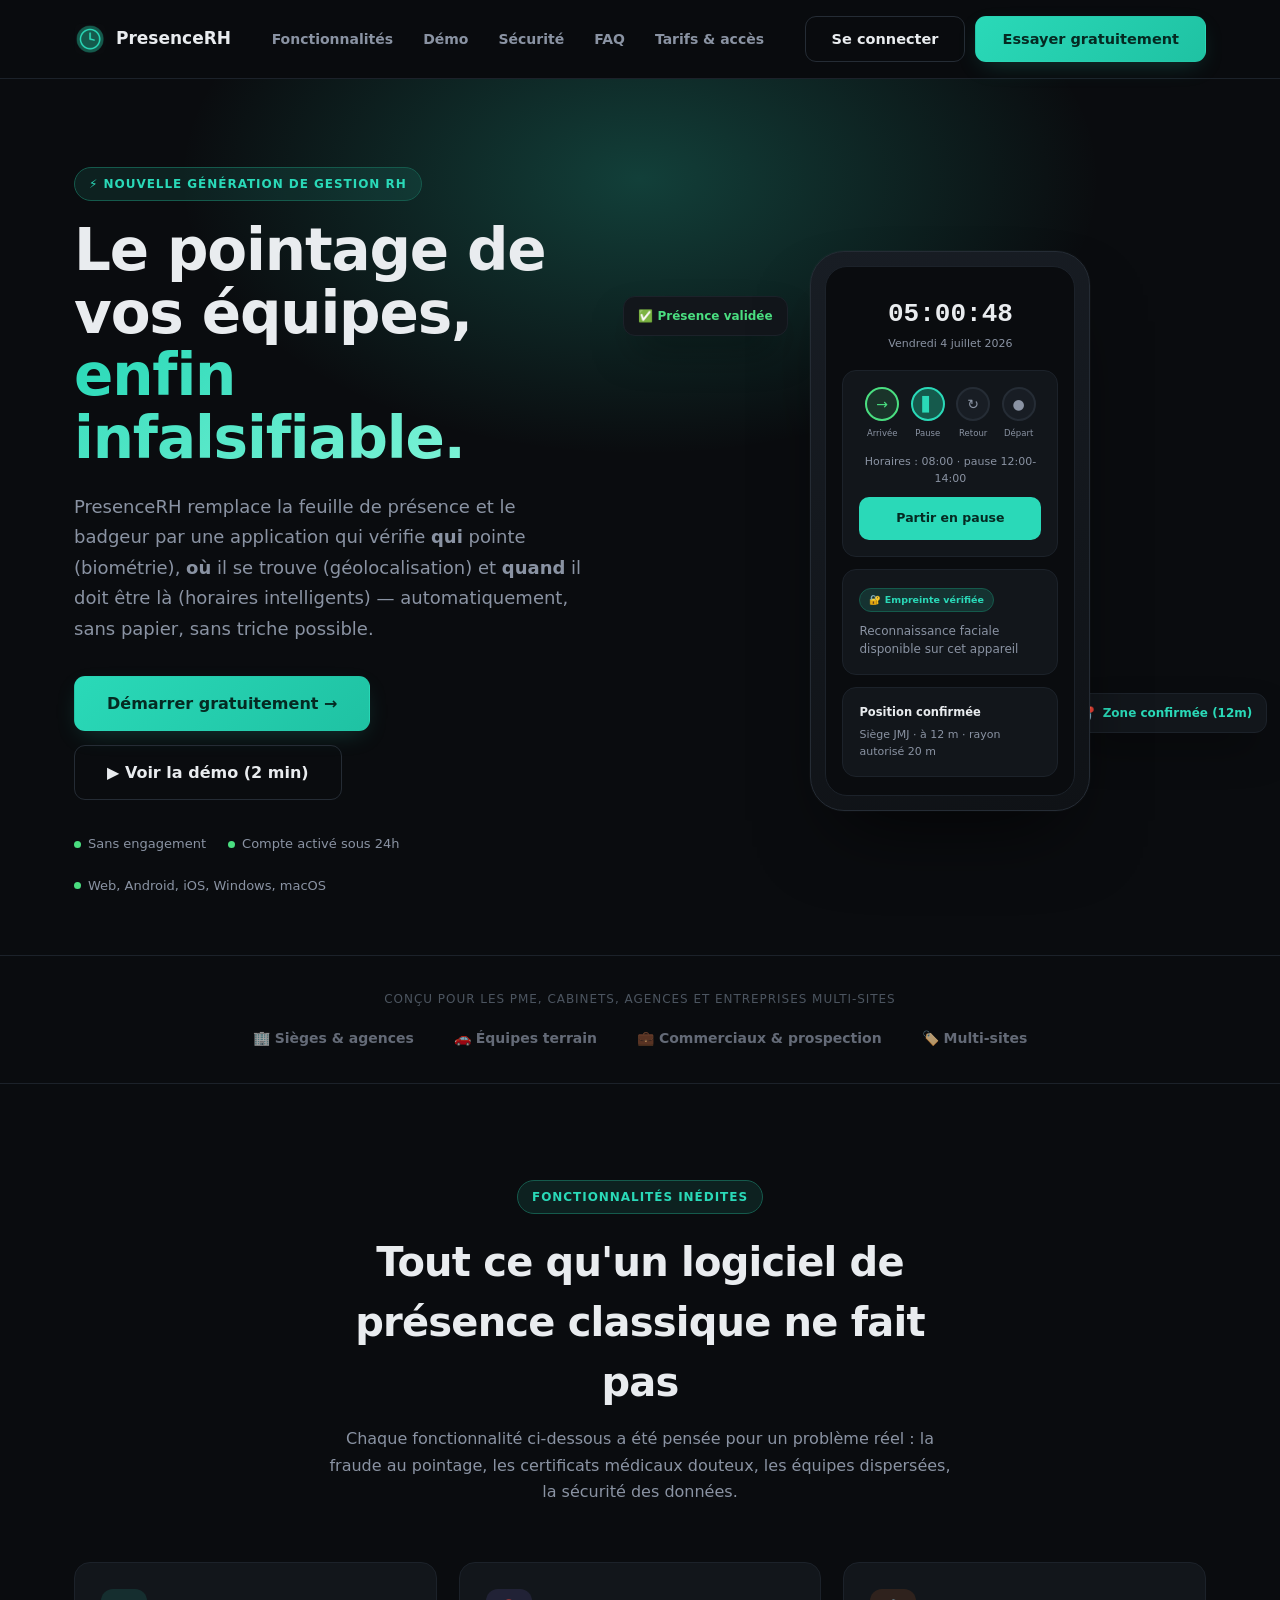
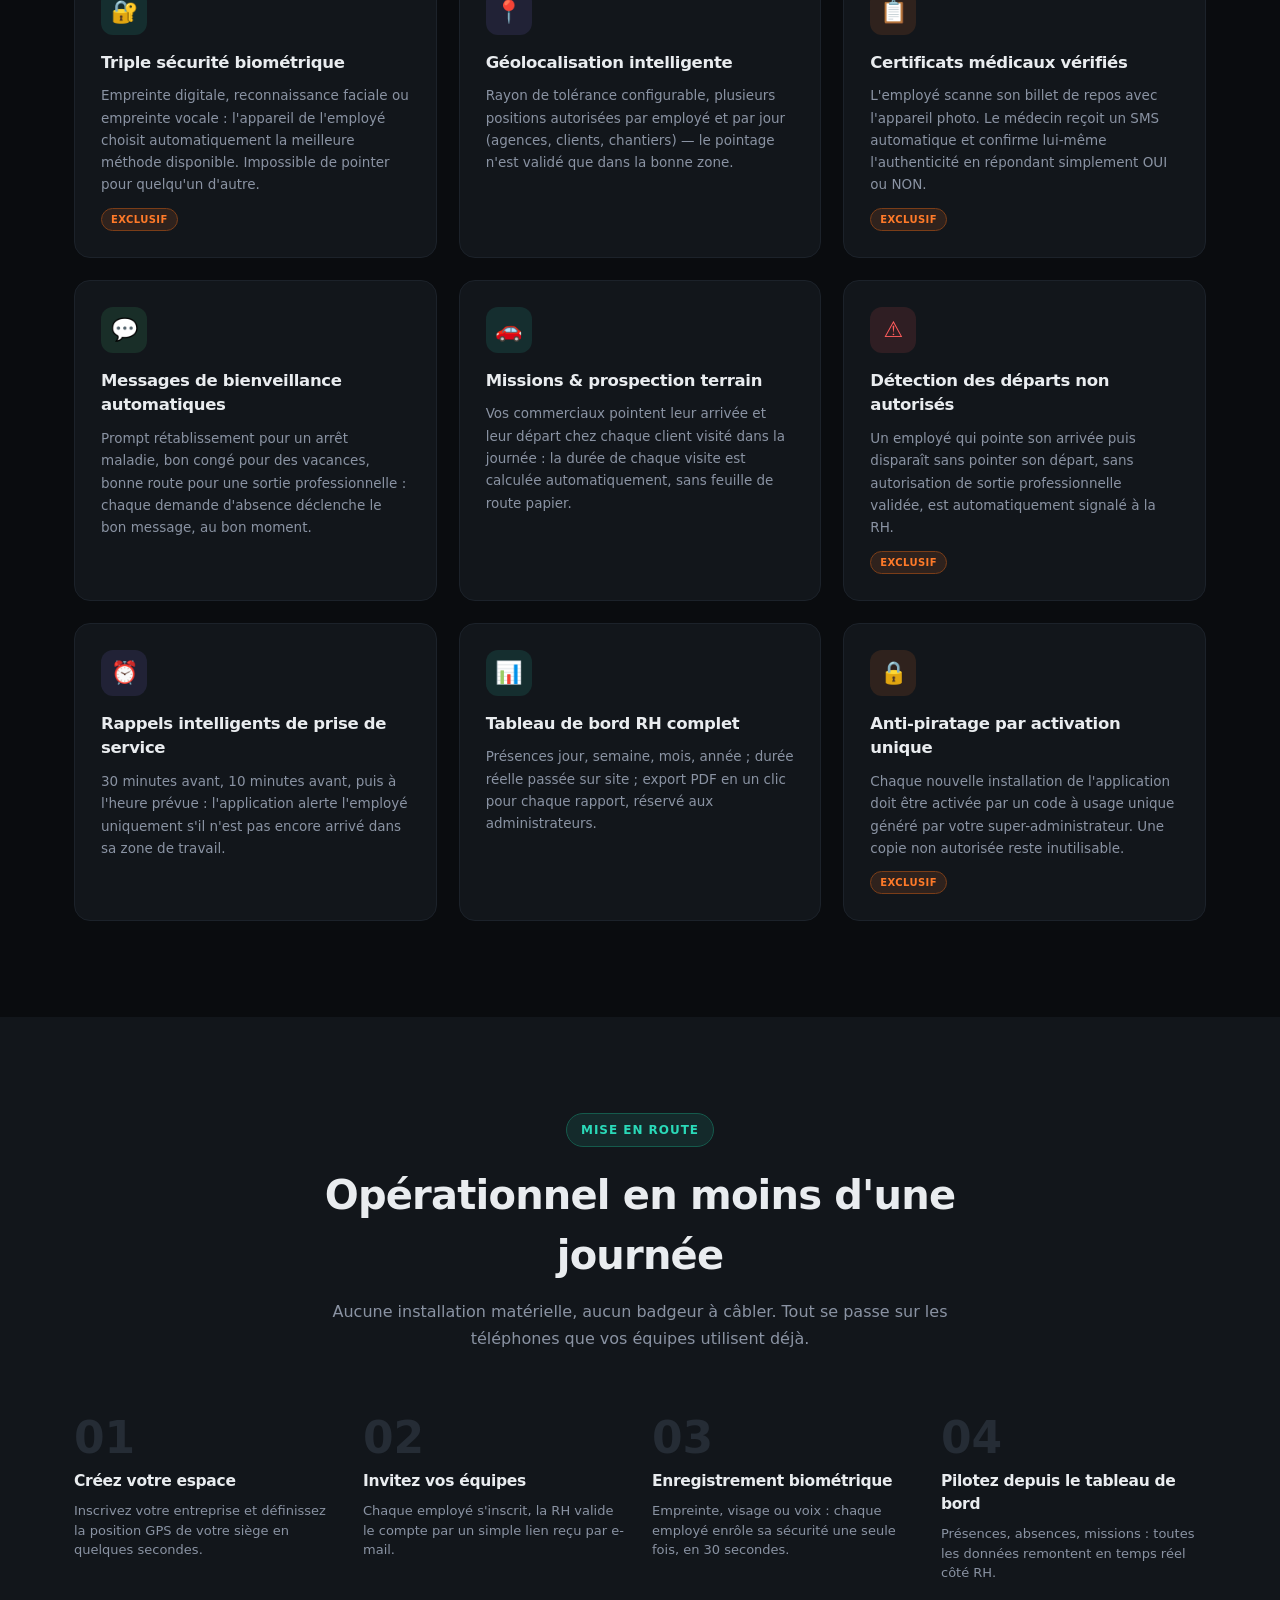
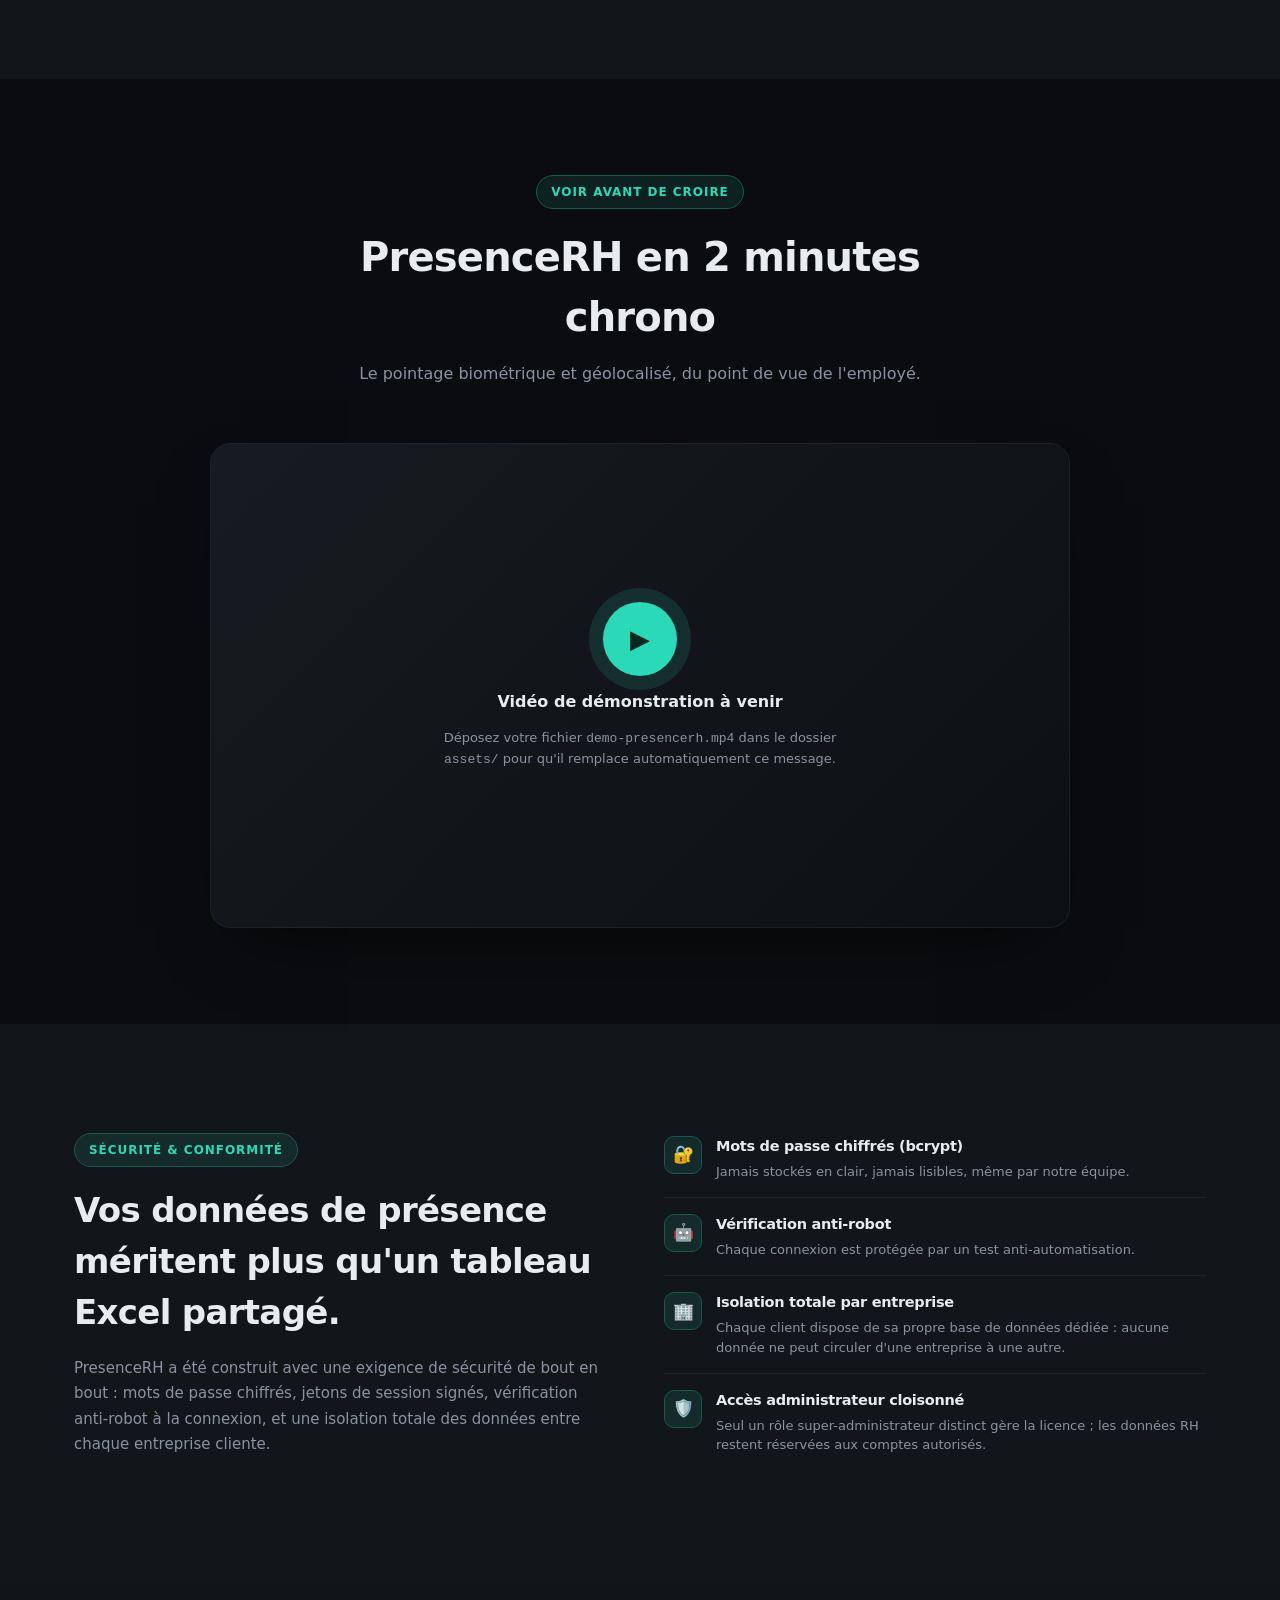
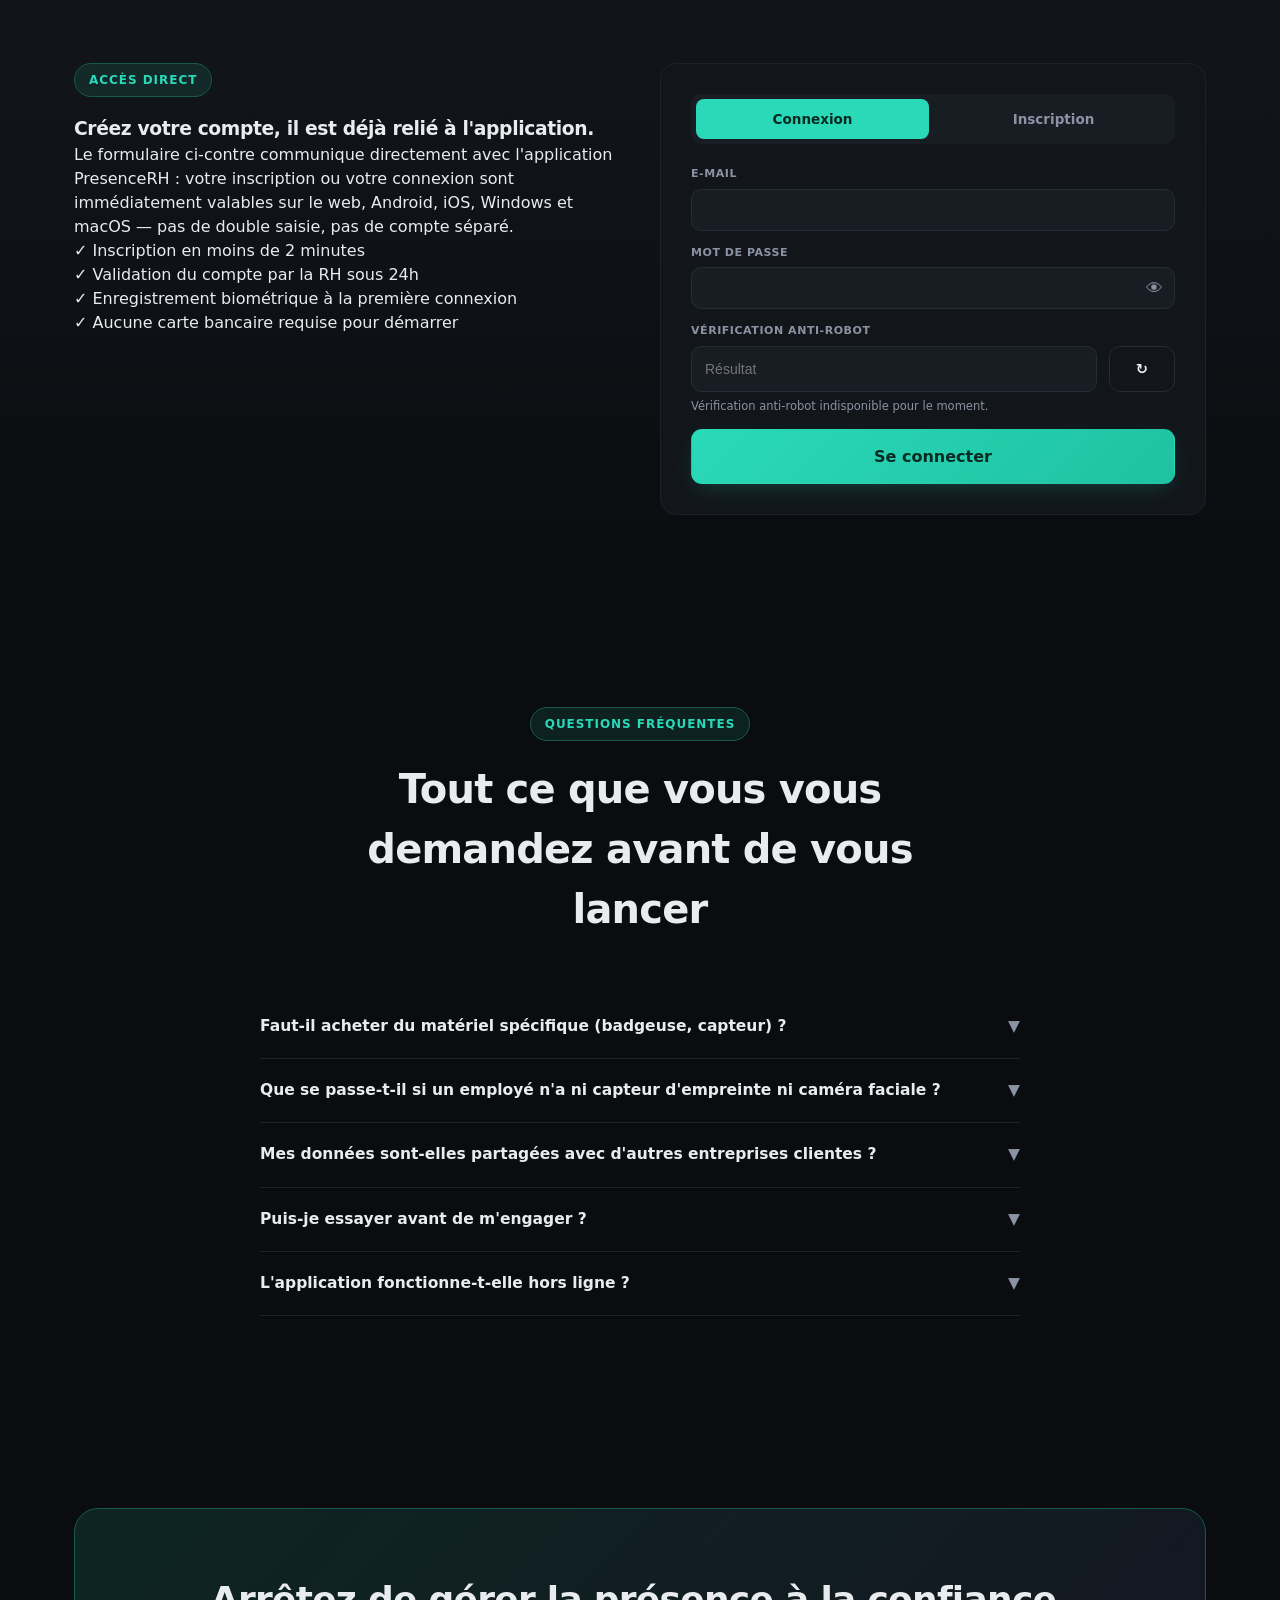
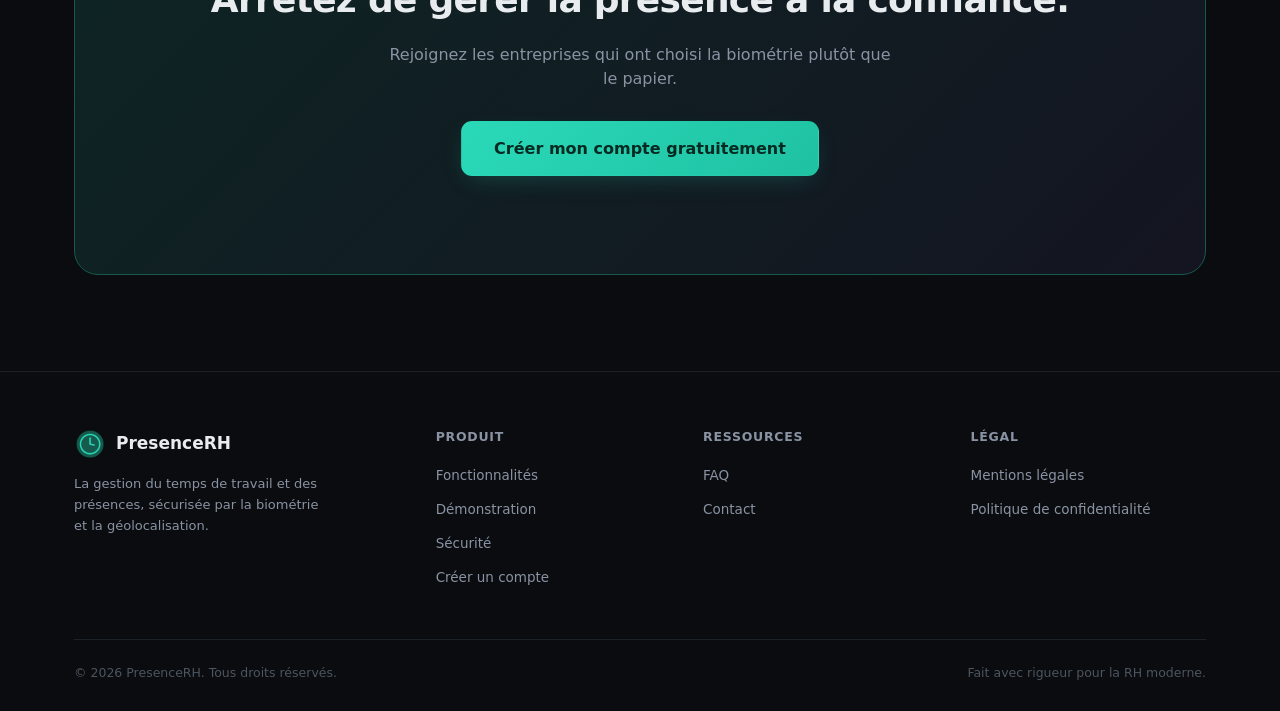
==== index.html @ 3c22a81e "Site vitrine PresenceRH : accueil, fonctionnalites, demo, securite, inscription/connexion reliees a " ====
<!DOCTYPE html>
<html lang="fr">
<head>
<meta charset="UTF-8">
<meta name="viewport" content="width=device-width, initial-scale=1.0">
<title>PresenceRH — La présence, réinventée par la biométrie et la géolocalisation</title>
<meta name="description" content="PresenceRH digitalise le pointage de votre entreprise : empreinte digitale, reconnaissance faciale, empreinte vocale, géolocalisation intelligente et gestion RH complète. Essayez-le gratuitement.">
<link rel="icon" href="assets/logo-192.png">
<link rel="stylesheet" href="css/style.css">
</head>
<body>

<header class="nav">
  <div class="nav-inner">
    <a href="#top" class="brand"><img src="assets/logo-192.png" alt="PresenceRH"> PresenceRH</a>
    <nav class="nav-links" id="navLinks">
      <a href="#fonctionnalites">Fonctionnalités</a>
      <a href="#demo">Démo</a>
      <a href="#securite">Sécurité</a>
      <a href="#faq">FAQ</a>
      <a href="#acces">Tarifs &amp; accès</a>
    </nav>
    <div class="nav-cta">
      <button class="btn ghost" onclick="scrollToAuth('login')">Se connecter</button>
      <button class="btn primary" onclick="scrollToAuth('register')">Essayer gratuitement</button>
      <button class="nav-toggle" id="navToggle" aria-label="Menu">&#9776;</button>
    </div>
  </div>
</header>

<main id="top">

  <!-- HERO -->
  <section class="hero">
    <div class="container hero-grid">
      <div class="reveal in">
        <span class="eyebrow">&#9889; Nouvelle génération de gestion RH</span>
        <h1>Le pointage de vos équipes,<br><span class="grad">enfin infalsifiable.</span></h1>
        <p class="lead">
          PresenceRH remplace la feuille de présence et le badgeur par une application qui vérifie
          <b>qui</b> pointe (biométrie), <b>où</b> il se trouve (géolocalisation) et <b>quand</b> il doit être là
          (horaires intelligents) — automatiquement, sans papier, sans triche possible.
        </p>
        <div class="hero-cta">
          <button class="btn primary lg" onclick="scrollToAuth('register')">Démarrer gratuitement &#8594;</button>
          <button class="btn ghost lg" onclick="document.getElementById('demo').scrollIntoView({behavior:'smooth'})">&#9654; Voir la démo (2 min)</button>
        </div>
        <div class="hero-trust">
          <span><span class="dot"></span> Sans engagement</span>
          <span><span class="dot"></span> Compte activé sous 24h</span>
          <span><span class="dot"></span> Web, Android, iOS, Windows, macOS</span>
        </div>
      </div>

      <div class="reveal in">
        <div class="float-card float-1">&#9989; Présence validée</div>
        <div class="float-card float-2">&#128205; Zone confirmée (12m)</div>
        <div class="phone-mock">
          <div class="phone-screen">
            <div class="ps-time" id="heroClock">08:24:10</div>
            <div class="ps-date">Vendredi 4 juillet 2026</div>
            <div class="ps-card">
              <div class="ps-steps">
                <div class="ps-step done"><div class="ic">&#8594;</div><div class="lbl">Arrivée</div></div>
                <div class="ps-step now"><div class="ic">&#9611;</div><div class="lbl">Pause</div></div>
                <div class="ps-step"><div class="ic">&#8635;</div><div class="lbl">Retour</div></div>
                <div class="ps-step"><div class="ic">&#9679;</div><div class="lbl">Départ</div></div>
              </div>
              <div class="muted" style="font-size:11px;text-align:center;margin-bottom:10px;">Horaires : 08:00 · pause 12:00-14:00</div>
              <div class="ps-btn">Partir en pause</div>
            </div>
            <div class="ps-card">
              <span class="ps-badge">&#128272; Empreinte vérifiée</span>
              <div style="font-size:12px;margin-top:10px;color:var(--muted);">Reconnaissance faciale disponible sur cet appareil</div>
            </div>
            <div class="ps-card" style="margin-bottom:0;">
              <div style="font-size:11.5px;font-weight:700;margin-bottom:6px;">Position confirmée</div>
              <div style="font-size:11px;color:var(--muted);">Siège JMJ · à 12 m · rayon autorisé 20 m</div>
            </div>
          </div>
        </div>
      </div>
    </div>
  </section>

  <!-- LOGOS / PREUVE -->
  <div class="logos-strip">
    <div class="container">
      <p>Conçu pour les PME, cabinets, agences et entreprises multi-sites</p>
      <div class="logos-row">
        <span>&#127970; Sièges &amp; agences</span>
        <span>&#128663; Équipes terrain</span>
        <span>&#128188; Commerciaux &amp; prospection</span>
        <span>&#127991;&#65039; Multi-sites</span>
      </div>
    </div>
  </div>

  <!-- FONCTIONNALITES -->
  <section class="section" id="fonctionnalites">
    <div class="container">
      <div class="section-head reveal">
        <span class="eyebrow">Fonctionnalités inédites</span>
        <h2>Tout ce qu'un logiciel de présence classique ne fait pas</h2>
        <p>Chaque fonctionnalité ci-dessous a été pensée pour un problème réel : la fraude au pointage,
        les certificats médicaux douteux, les équipes dispersées, la sécurité des données.</p>
      </div>

      <div class="feature-grid">

        <div class="feature-card reveal">
          <div class="fi" style="background:rgba(42,217,184,0.12);color:var(--teal);">&#128272;</div>
          <h3>Triple sécurité biométrique</h3>
          <p>Empreinte digitale, reconnaissance faciale ou empreinte vocale : l'appareil de l'employé choisit
          automatiquement la meilleure méthode disponible. Impossible de pointer pour quelqu'un d'autre.</p>
          <span class="tag">Exclusif</span>
        </div>

        <div class="feature-card reveal">
          <div class="fi" style="background:rgba(139,124,246,0.12);color:var(--violet);">&#128205;</div>
          <h3>Géolocalisation intelligente</h3>
          <p>Rayon de tolérance configurable, plusieurs positions autorisées par employé et par jour
          (agences, clients, chantiers) — le pointage n'est validé que dans la bonne zone.</p>
        </div>

        <div class="feature-card reveal">
          <div class="fi" style="background:rgba(255,122,41,0.12);color:var(--amber);">&#128203;</div>
          <h3>Certificats médicaux vérifiés</h3>
          <p>L'employé scanne son billet de repos avec l'appareil photo. Le médecin reçoit un SMS automatique
          et confirme lui-même l'authenticité en répondant simplement OUI ou NON.</p>
          <span class="tag">Exclusif</span>
        </div>

        <div class="feature-card reveal">
          <div class="fi" style="background:rgba(74,222,128,0.12);color:var(--green);">&#128172;</div>
          <h3>Messages de bienveillance automatiques</h3>
          <p>Prompt rétablissement pour un arrêt maladie, bon congé pour des vacances, bonne route pour
          une sortie professionnelle : chaque demande d'absence déclenche le bon message, au bon moment.</p>
        </div>

        <div class="feature-card reveal">
          <div class="fi" style="background:rgba(42,217,184,0.12);color:var(--teal);">&#128663;</div>
          <h3>Missions &amp; prospection terrain</h3>
          <p>Vos commerciaux pointent leur arrivée et leur départ chez chaque client visité dans la journée :
          la durée de chaque visite est calculée automatiquement, sans feuille de route papier.</p>
        </div>

        <div class="feature-card reveal">
          <div class="fi" style="background:rgba(255,92,92,0.12);color:var(--danger);">&#9888;&#65039;</div>
          <h3>Détection des départs non autorisés</h3>
          <p>Un employé qui pointe son arrivée puis disparaît sans pointer son départ, sans autorisation de
          sortie professionnelle validée, est automatiquement signalé à la RH.</p>
          <span class="tag">Exclusif</span>
        </div>

        <div class="feature-card reveal">
          <div class="fi" style="background:rgba(139,124,246,0.12);color:var(--violet);">&#9200;</div>
          <h3>Rappels intelligents de prise de service</h3>
          <p>30 minutes avant, 10 minutes avant, puis à l'heure prévue : l'application alerte l'employé
          uniquement s'il n'est pas encore arrivé dans sa zone de travail.</p>
        </div>

        <div class="feature-card reveal">
          <div class="fi" style="background:rgba(42,217,184,0.12);color:var(--teal);">&#128202;</div>
          <h3>Tableau de bord RH complet</h3>
          <p>Présences jour, semaine, mois, année ; durée réelle passée sur site ; export PDF en un clic
          pour chaque rapport, réservé aux administrateurs.</p>
        </div>

        <div class="feature-card reveal">
          <div class="fi" style="background:rgba(255,122,41,0.12);color:var(--amber);">&#128274;</div>
          <h3>Anti-piratage par activation unique</h3>
          <p>Chaque nouvelle installation de l'application doit être activée par un code à usage unique
          généré par votre super-administrateur. Une copie non autorisée reste inutilisable.</p>
          <span class="tag">Exclusif</span>
        </div>

      </div>
    </div>
  </section>

  <!-- COMMENT CA MARCHE -->
  <section class="section" style="background:var(--panel);">
    <div class="container">
      <div class="section-head reveal">
        <span class="eyebrow">Mise en route</span>
        <h2>Opérationnel en moins d'une journée</h2>
        <p>Aucune installation matérielle, aucun badgeur à câbler. Tout se passe sur les téléphones
        que vos équipes utilisent déjà.</p>
      </div>
      <div class="steps-row">
        <div class="step-card reveal">
          <div class="step-num">01</div>
          <h3>Créez votre espace</h3>
          <p>Inscrivez votre entreprise et définissez la position GPS de votre siège en quelques secondes.</p>
        </div>
        <div class="step-card reveal">
          <div class="step-num">02</div>
          <h3>Invitez vos équipes</h3>
          <p>Chaque employé s'inscrit, la RH valide le compte par un simple lien reçu par e-mail.</p>
        </div>
        <div class="step-card reveal">
          <div class="step-num">03</div>
          <h3>Enregistrement biométrique</h3>
          <p>Empreinte, visage ou voix : chaque employé enrôle sa sécurité une seule fois, en 30 secondes.</p>
        </div>
        <div class="step-card reveal">
          <div class="step-num">04</div>
          <h3>Pilotez depuis le tableau de bord</h3>
          <p>Présences, absences, missions : toutes les données remontent en temps réel côté RH.</p>
        </div>
      </div>
    </div>
  </section>

  <!-- DEMO VIDEO -->
  <section class="section" id="demo">
    <div class="container">
      <div class="section-head reveal">
        <span class="eyebrow">Voir avant de croire</span>
        <h2>PresenceRH en 2 minutes chrono</h2>
        <p>Le pointage biométrique et géolocalisé, du point de vue de l'employé.</p>
      </div>
      <div class="video-wrap reveal">
        <div class="video-frame">
          <video id="demoVideo" controls poster="assets/logo-512.png" style="display:none;">
            <source src="assets/demo-presencerh.mp4" type="video/mp4">
          </video>
          <div class="video-placeholder" id="videoPlaceholder">
            <div class="play-btn">&#9654;</div>
            <p style="font-weight:700;color:var(--text);">Vidéo de démonstration à venir</p>
            <p style="max-width:420px;font-size:13px;">
              Déposez votre fichier <code>demo-presencerh.mp4</code> dans le dossier <code>assets/</code> pour
              qu'il remplace automatiquement ce message.
            </p>
          </div>
        </div>
      </div>
    </div>
  </section>

  <!-- SECURITE -->
  <section class="section" id="securite" style="background:var(--panel);">
    <div class="container security-grid">
      <div class="reveal">
        <span class="eyebrow">Sécurité &amp; conformité</span>
        <h2 style="font-size:clamp(24px,3.6vw,34px);margin-bottom:18px;">
          Vos données de présence méritent plus qu'un tableau Excel partagé.
        </h2>
        <p class="muted" style="font-size:15px;line-height:1.7;">
          PresenceRH a été construit avec une exigence de sécurité de bout en bout : mots de passe chiffrés,
          jetons de session signés, vérification anti-robot à la connexion, et une isolation totale des
          données entre chaque entreprise cliente.
        </p>
      </div>
      <ul class="security-list reveal">
        <li>
          <div class="si">&#128272;</div>
          <div><h4>Mots de passe chiffrés (bcrypt)</h4><p>Jamais stockés en clair, jamais lisibles, même par notre équipe.</p></div>
        </li>
        <li>
          <div class="si">&#129302;</div>
          <div><h4>Vérification anti-robot</h4><p>Chaque connexion est protégée par un test anti-automatisation.</p></div>
        </li>
        <li>
          <div class="si">&#127970;</div>
          <div><h4>Isolation totale par entreprise</h4><p>Chaque client dispose de sa propre base de données dédiée : aucune donnée ne peut circuler d'une entreprise à une autre.</p></div>
        </li>
        <li>
          <div class="si">&#128737;&#65039;</div>
          <div><h4>Accès administrateur cloisonné</h4><p>Seul un rôle super-administrateur distinct gère la licence ; les données RH restent réservées aux comptes autorisés.</p></div>
        </li>
      </ul>
    </div>
  </section>

  <!-- INSCRIPTION / CONNEXION -->
  <section class="section auth-section" id="acces">
    <div class="container auth-grid">
      <div class="reveal">
        <span class="eyebrow">Accès direct</span>
        <h3>Créez votre compte, il est déjà relié à l'application.</h3>
        <p>
          Le formulaire ci-contre communique directement avec l'application PresenceRH : votre inscription
          ou votre connexion sont immédiatement valables sur le web, Android, iOS, Windows et macOS — pas de
          double saisie, pas de compte séparé.
        </p>
        <ul>
          <li><b>&#10003;</b> Inscription en moins de 2 minutes</li>
          <li><b>&#10003;</b> Validation du compte par la RH sous 24h</li>
          <li><b>&#10003;</b> Enregistrement biométrique à la première connexion</li>
          <li><b>&#10003;</b> Aucune carte bancaire requise pour démarrer</li>
        </ul>
      </div>

      <div class="auth-card reveal" id="authCard">
        <div class="auth-tabs">
          <div class="auth-tab active" id="tabLogin" onclick="switchAuthTab('login')">Connexion</div>
          <div class="auth-tab" id="tabRegister" onclick="switchAuthTab('register')">Inscription</div>
        </div>

        <div id="authAlert"></div>

        <form id="loginForm" onsubmit="return false;">
          <div class="form-group"><label>E-mail</label><input id="loginEmail" type="email" autocomplete="username"></div>
          <div class="form-group"><label>Mot de passe</label>
            <div class="pass-wrap">
              <input id="loginPass" type="password" autocomplete="current-password">
              <button type="button" class="pass-toggle" onclick="togglePass('loginPass',this)">&#128065;</button>
            </div>
          </div>
          <div class="form-group">
            <label>Vérification anti-robot</label>
            <div class="form-row">
              <input id="loginCaptchaAnswer" inputmode="numeric" placeholder="Résultat">
              <button type="button" class="btn ghost" style="flex:0 0 auto;" onclick="loadCaptcha()">&#8635;</button>
            </div>
            <div class="muted" style="font-size:11.5px;margin-top:6px;" id="loginCaptchaQuestion">Chargement...</div>
          </div>
          <button class="btn primary block lg" id="loginBtn" onclick="doLogin()">Se connecter</button>
        </form>

        <form id="registerForm" style="display:none;" onsubmit="return false;">
          <div class="form-row">
            <div class="form-group"><label>Matricule</label><input id="regMatricule" placeholder="Ex: 0007"></div>
            <div class="form-group"><label>Service</label><input id="regService"></div>
          </div>
          <div class="form-row">
            <div class="form-group"><label>Nom</label><input id="regNom"></div>
            <div class="form-group"><label>Prénom</label><input id="regPrenom"></div>
          </div>
          <div class="form-group"><label>E-mail</label><input id="regEmail" type="email" autocomplete="username"></div>
          <div class="form-group"><label>Mot de passe</label>
            <div class="pass-wrap">
              <input id="regPass" type="password" autocomplete="new-password">
              <button type="button" class="pass-toggle" onclick="togglePass('regPass',this)">&#128065;</button>
            </div>
          </div>
          <div class="form-group"><label>Type de compte</label>
            <select id="regRole"><option value="EMPLOYE">Employé</option><option value="ADMIN">Administrateur RH</option></select>
          </div>
          <button class="btn primary block lg" id="registerBtn" onclick="doRegister()">Créer mon compte</button>
          <p class="muted" style="font-size:11.5px;margin-top:14px;line-height:1.6;">
            Après validation par les ressources humaines, vous enregistrerez votre empreinte digitale,
            votre reconnaissance faciale ou votre empreinte vocale pour commencer à pointer.
          </p>
        </form>
      </div>
    </div>
  </section>

  <!-- FAQ -->
  <section class="section" id="faq">
    <div class="container">
      <div class="section-head reveal">
        <span class="eyebrow">Questions fréquentes</span>
        <h2>Tout ce que vous vous demandez avant de vous lancer</h2>
      </div>
      <div class="faq-list">
        <div class="faq-item reveal">
          <div class="faq-q" onclick="toggleFaq(this)">Faut-il acheter du matériel spécifique (badgeuse, capteur) ?<span class="chev">&#9660;</span></div>
          <div class="faq-a"><p>Non. PresenceRH fonctionne avec les smartphones que vos employés utilisent déjà (empreinte, visage ou micro déjà intégrés) et avec un simple ordinateur pour la RH.</p></div>
        </div>
        <div class="faq-item reveal">
          <div class="faq-q" onclick="toggleFaq(this)">Que se passe-t-il si un employé n'a ni capteur d'empreinte ni caméra faciale ?<span class="chev">&#9660;</span></div>
          <div class="faq-a"><p>L'empreinte vocale prend automatiquement le relais : l'employé prononce une phrase de sécurité pour valider sa présence.</p></div>
        </div>
        <div class="faq-item reveal">
          <div class="faq-q" onclick="toggleFaq(this)">Mes données sont-elles partagées avec d'autres entreprises clientes ?<span class="chev">&#9660;</span></div>
          <div class="faq-a"><p>Jamais. Chaque entreprise cliente dispose de sa propre base de données isolée, hébergée séparément.</p></div>
        </div>
        <div class="faq-item reveal">
          <div class="faq-q" onclick="toggleFaq(this)">Puis-je essayer avant de m'engager ?<span class="chev">&#9660;</span></div>
          <div class="faq-a"><p>Oui, l'inscription ci-dessus crée immédiatement votre espace d'essai, sans carte bancaire.</p></div>
        </div>
        <div class="faq-item reveal">
          <div class="faq-q" onclick="toggleFaq(this)">L'application fonctionne-t-elle hors ligne ?<span class="chev">&#9660;</span></div>
          <div class="faq-a"><p>Le pointage nécessite une connexion internet (vérification serveur de la position et de l'identité), disponible en 3G/4G/Wi-Fi.</p></div>
        </div>
      </div>
    </div>
  </section>

  <!-- CTA FINALE -->
  <section class="section">
    <div class="container">
      <div class="final-cta reveal">
        <h2>Arrêtez de gérer la présence à la confiance.</h2>
        <p>Rejoignez les entreprises qui ont choisi la biométrie plutôt que le papier.</p>
        <div class="hero-cta">
          <button class="btn primary lg" onclick="scrollToAuth('register')">Créer mon compte gratuitement</button>
        </div>
      </div>
    </div>
  </section>

</main>

<footer>
  <div class="container">
    <div class="footer-grid">
      <div>
        <a href="#top" class="brand"><img src="assets/logo-192.png" alt="PresenceRH"> PresenceRH</a>
        <p class="muted" style="font-size:13px;margin-top:14px;max-width:260px;line-height:1.6;">
          La gestion du temps de travail et des présences, sécurisée par la biométrie et la géolocalisation.
        </p>
      </div>
      <div>
        <h4>Produit</h4>
        <ul>
          <li><a href="#fonctionnalites">Fonctionnalités</a></li>
          <li><a href="#demo">Démonstration</a></li>
          <li><a href="#securite">Sécurité</a></li>
          <li><a href="#acces">Créer un compte</a></li>
        </ul>
      </div>
      <div>
        <h4>Ressources</h4>
        <ul>
          <li><a href="#faq">FAQ</a></li>
          <li><a href="mailto:contact@presencerh.app">Contact</a></li>
        </ul>
      </div>
      <div>
        <h4>Légal</h4>
        <ul>
          <li><a href="mentions-legales.html">Mentions légales</a></li>
          <li><a href="confidentialite.html">Politique de confidentialité</a></li>
        </ul>
      </div>
    </div>
    <div class="footer-bottom">
      <span>&copy; 2026 PresenceRH. Tous droits réservés.</span>
      <span>Fait avec rigueur pour la RH moderne.</span>
    </div>
  </div>
</footer>

<script src="js/main.js"></script>
</body>
</html>
---- css/style.css ----
:root{
  --bg:#0A0C0F; --panel:#12161B; --panel2:#181D24; --border:#252C35; --border-soft:#1C222A;
  --text:#E9ECEF; --muted:#8A93A3; --muted2:#4C5560;
  --teal:#2AD9B8; --teal-dim:#155A4C; --teal-glow:rgba(42,217,184,0.25);
  --amber:#FF7A29; --amber-dim:#7A3D18;
  --danger:#FF5C5C;
  --green:#4ADE80;
  --violet:#8B7CF6;
  --radius:16px;
  --maxw:1180px;
}
*{box-sizing:border-box;}
html{scroll-behavior:smooth;}
body{
  margin:0; background:var(--bg); color:var(--text);
  font-family:'Segoe UI',Inter,system-ui,-apple-system,sans-serif;
  line-height:1.5; -webkit-font-smoothing:antialiased;
  overflow-x:hidden;
}
h1,h2,h3,h4{margin:0; font-weight:800; letter-spacing:-0.02em;}
p{margin:0;}
a{color:inherit; text-decoration:none;}
img{max-width:100%; display:block;}
button{font-family:inherit; cursor:pointer;}
ul{margin:0; padding:0; list-style:none;}
.container{max-width:var(--maxw); margin:0 auto; padding:0 24px;}
.muted{color:var(--muted);}
.section{padding:96px 0;}
.section-head{max-width:640px; margin:0 auto 56px; text-align:center;}
.eyebrow{
  display:inline-flex; align-items:center; gap:8px; font-size:12px; font-weight:700;
  letter-spacing:0.08em; text-transform:uppercase; color:var(--teal);
  background:rgba(42,217,184,0.1); border:1px solid var(--teal-dim);
  padding:7px 14px; border-radius:20px; margin-bottom:18px;
}
.section-head h2{font-size:clamp(26px,4vw,40px); margin-bottom:14px;}
.section-head p{font-size:16px; color:var(--muted); line-height:1.65;}

/* ===== Buttons ===== */
.btn{
  display:inline-flex; align-items:center; justify-content:center; gap:8px;
  padding:14px 26px; border-radius:11px; border:1px solid var(--border);
  background:var(--panel2); color:var(--text); font-weight:700; font-size:14.5px;
  transition:transform .15s ease, box-shadow .15s ease, border-color .15s ease, background .15s ease;
  white-space:nowrap;
}
.btn:hover{transform:translateY(-1px);}
.btn.primary{background:linear-gradient(135deg,var(--teal),#1FC2A3); color:#052a22; border-color:transparent; box-shadow:0 8px 24px -8px var(--teal-glow);}
.btn.primary:hover{box-shadow:0 12px 32px -8px var(--teal-glow);}
.btn.ghost{background:transparent; color:var(--text); border-color:var(--border);}
.btn.ghost:hover{border-color:var(--teal-dim); color:var(--teal);}
.btn.lg{padding:17px 32px; font-size:16px;}
.btn.block{width:100%;}
.btn:disabled{opacity:0.55; cursor:not-allowed; transform:none;}

/* ===== Nav ===== */
header.nav{
  position:sticky; top:0; z-index:100; backdrop-filter:blur(14px);
  background:rgba(10,12,15,0.85); border-bottom:1px solid var(--border-soft);
}
.nav-inner{display:flex; align-items:center; justify-content:space-between; padding:16px 24px; max-width:var(--maxw); margin:0 auto;}
.brand{display:flex; align-items:center; gap:10px; font-weight:800; font-size:17px;}
.brand img{width:32px; height:32px; border-radius:8px;}
.nav-links{display:flex; align-items:center; gap:30px; font-size:14px; font-weight:600; color:var(--muted);}
.nav-links a:hover{color:var(--text);}
.nav-cta{display:flex; gap:10px; align-items:center;}
.nav-toggle{display:none; background:none; border:1px solid var(--border); color:var(--text); border-radius:8px; padding:8px 10px; font-size:18px;}

@media (max-width: 860px){
  .nav-links{position:fixed; top:64px; left:0; right:0; background:var(--panel); border-bottom:1px solid var(--border-soft);
    flex-direction:column; align-items:flex-start; padding:20px 24px; gap:16px; transform:translateY(-140%); transition:transform .25s ease; z-index:90;}
  .nav-links.open{transform:translateY(0);}
  .nav-toggle{display:block;}
  .nav-cta .btn.ghost{display:none;}
}

/* ===== Hero ===== */
.hero{position:relative; padding:88px 0 60px; overflow:hidden;}
.hero::before{
  content:''; position:absolute; top:-200px; left:50%; transform:translateX(-50%);
  width:1000px; height:600px; background:radial-gradient(ellipse at center, var(--teal-glow), transparent 65%);
  pointer-events:none;
}
.hero-grid{display:grid; grid-template-columns:1.05fr 0.95fr; gap:56px; align-items:center; position:relative;}
@media (max-width:980px){ .hero-grid{grid-template-columns:1fr;} }
.hero h1{font-size:clamp(34px,5.2vw,58px); line-height:1.08; margin-bottom:22px;}
.hero h1 .grad{background:linear-gradient(135deg,var(--teal),#7CF3D6); -webkit-background-clip:text; background-clip:text; color:transparent;}
.hero p.lead{font-size:18px; color:var(--muted); max-width:520px; margin-bottom:32px; line-height:1.7;}
.hero-cta{display:flex; gap:14px; flex-wrap:wrap; margin-bottom:34px;}
.hero-trust{display:flex; gap:22px; flex-wrap:wrap; font-size:13px; color:var(--muted);}
.hero-trust span{display:flex; align-items:center; gap:7px;}
.dot{width:7px; height:7px; border-radius:50%; background:var(--green);}

.phone-mock{
  position:relative; margin:0 auto; width:280px; border-radius:34px; padding:14px;
  background:linear-gradient(160deg,#181D24,#0F1216); border:1px solid var(--border);
  box-shadow:0 40px 80px -30px rgba(0,0,0,0.7), 0 0 0 1px rgba(255,255,255,0.02);
}
.phone-screen{background:var(--bg); border-radius:22px; padding:18px 16px; min-height:520px; border:1px solid var(--border-soft); position:relative; overflow:hidden;}
.phone-screen .ps-time{font-size:26px; font-weight:800; text-align:center; font-family:'Consolas',monospace; margin:10px 0 2px;}
.phone-screen .ps-date{font-size:11px; color:var(--muted); text-align:center; margin-bottom:18px;}
.ps-card{background:var(--panel); border:1px solid var(--border-soft); border-radius:14px; padding:16px; margin-bottom:12px;}
.ps-steps{display:flex; justify-content:space-between; margin-bottom:14px;}
.ps-step{text-align:center; flex:1;}
.ps-step .ic{width:34px; height:34px; border-radius:50%; background:var(--panel2); border:2px solid var(--border);
  display:flex; align-items:center; justify-content:center; margin:0 auto 6px; font-size:14px; color:var(--muted);}
.ps-step.done .ic{background:rgba(74,222,128,0.15); border-color:var(--green); color:var(--green);}
.ps-step.now .ic{background:var(--teal-dim); border-color:var(--teal); color:var(--teal);}
.ps-step .lbl{font-size:8.5px; color:var(--muted);}
.ps-btn{background:var(--teal); color:#052a22; text-align:center; font-weight:800; font-size:12.5px; padding:12px; border-radius:10px; margin-top:6px;}
.ps-badge{display:inline-block; font-size:9.5px; font-weight:700; padding:4px 9px; border-radius:20px; background:rgba(42,217,184,0.14); color:var(--teal); border:1px solid var(--teal-dim);}
.float-card{position:absolute; background:var(--panel); border:1px solid var(--border-soft); border-radius:12px; padding:10px 14px; font-size:12px; font-weight:700; box-shadow:0 20px 40px -12px rgba(0,0,0,0.6); display:flex; align-items:center; gap:8px;}
.float-1{top:8%; left:-14%; color:var(--green);}
.float-2{bottom:14%; right:-12%; color:var(--teal);}
@media (max-width:980px){ .float-1,.float-2{display:none;} }

/* ===== Logos strip ===== */
.logos-strip{padding:34px 0; border-top:1px solid var(--border-soft); border-bottom:1px solid var(--border-soft);}
.logos-strip p{text-align:center; font-size:12px; letter-spacing:0.08em; text-transform:uppercase; color:var(--muted2); margin-bottom:20px;}
.logos-row{display:flex; justify-content:center; gap:40px; flex-wrap:wrap; opacity:0.7; font-weight:800; color:var(--muted); font-size:14px;}

/* ===== Feature grid ===== */
.feature-grid{display:grid; grid-template-columns:repeat(3,1fr); gap:22px;}
@media (max-width:980px){ .feature-grid{grid-template-columns:repeat(2,1fr);} }
@media (max-width:640px){ .feature-grid{grid-template-columns:1fr;} }
.feature-card{
  background:var(--panel); border:1px solid var(--border-soft); border-radius:var(--radius);
  padding:26px; transition:border-color .2s ease, transform .2s ease;
}
.feature-card:hover{border-color:var(--teal-dim); transform:translateY(-3px);}
.feature-card .fi{
  width:46px; height:46px; border-radius:12px; display:flex; align-items:center; justify-content:center;
  font-size:22px; margin-bottom:16px;
}
.feature-card h3{font-size:16.5px; margin-bottom:9px;}
.feature-card p{font-size:13.5px; color:var(--muted); line-height:1.65;}
.feature-card .tag{display:inline-block; font-size:10px; font-weight:800; letter-spacing:0.04em; text-transform:uppercase; color:var(--amber); background:rgba(255,122,41,0.12); border:1px solid var(--amber-dim); padding:3px 9px; border-radius:20px; margin-top:12px;}

/* ===== Steps ===== */
.steps-row{display:grid; grid-template-columns:repeat(4,1fr); gap:24px; counter-reset:step;}
@media (max-width:860px){ .steps-row{grid-template-columns:1fr 1fr;} }
@media (max-width:520px){ .steps-row{grid-template-columns:1fr;} }
.step-card{position:relative; padding-top:8px;}
.step-num{font-size:44px; font-weight:900; color:var(--border); line-height:1; margin-bottom:10px;}
.step-card h3{font-size:15.5px; margin-bottom:8px;}
.step-card p{font-size:13px; color:var(--muted);}

/* ===== Video ===== */
.video-wrap{
  max-width:860px; margin:0 auto; border-radius:20px; overflow:hidden; border:1px solid var(--border-soft);
  background:var(--panel); box-shadow:0 30px 70px -30px rgba(0,0,0,0.6);
}
.video-frame{position:relative; aspect-ratio:16/9; background:linear-gradient(135deg,#161B21,#0D1013);}
.video-frame video{width:100%; height:100%; object-fit:cover; display:block;}
.video-placeholder{position:absolute; inset:0; display:flex; flex-direction:column; align-items:center; justify-content:center; gap:14px; color:var(--muted); text-align:center; padding:20px;}
.play-btn{
  width:74px; height:74px; border-radius:50%; background:var(--teal); color:#052a22;
  display:flex; align-items:center; justify-content:center; font-size:26px; box-shadow:0 0 0 14px rgba(42,217,184,0.12);
}

/* ===== Security ===== */
.security-grid{display:grid; grid-template-columns:1fr 1fr; gap:48px; align-items:center;}
@media (max-width:860px){ .security-grid{grid-template-columns:1fr;} }
.security-list li{display:flex; gap:14px; padding:16px 0; border-bottom:1px solid var(--border-soft);}
.security-list li:last-child{border-bottom:none;}
.security-list .si{width:38px; height:38px; border-radius:10px; background:rgba(42,217,184,0.1); border:1px solid var(--teal-dim); color:var(--teal); display:flex; align-items:center; justify-content:center; font-size:17px; flex-shrink:0;}
.security-list h4{font-size:14.5px; margin-bottom:4px;}
.security-list p{font-size:13px; color:var(--muted);}

/* ===== Auth section ===== */
.auth-section{background:linear-gradient(180deg,var(--panel),var(--bg));}
.auth-grid{display:grid; grid-template-columns:1fr 1fr; gap:40px;}
@media (max-width:900px){ .auth-grid{grid-template-columns:1fr;} }
.auth-card{background:var(--panel); border:1px solid var(--border-soft); border-radius:var(--radius); padding:30px;}
.auth-tabs{display:flex; gap:8px; margin-bottom:22px; background:var(--panel2); padding:5px; border-radius:11px;}
.auth-tab{flex:1; text-align:center; padding:10px; border-radius:8px; font-size:13.5px; font-weight:700; color:var(--muted);}
.auth-tab.active{background:var(--teal); color:#052a22;}
.form-group{margin-bottom:14px;}
.form-group label{display:block; font-size:11px; color:var(--muted); text-transform:uppercase; letter-spacing:0.05em; font-weight:700; margin-bottom:6px;}
.form-group input, .form-group select{
  width:100%; background:var(--panel2); border:1px solid var(--border); border-radius:10px;
  padding:12px 13px; color:var(--text); font-size:14px; outline:none;
}
.form-group input:focus, .form-group select:focus{border-color:var(--teal);}
.form-row{display:flex; gap:12px;}
.form-row > *{flex:1;}
.pass-wrap{position:relative;}
.pass-wrap input{padding-right:42px;}
.pass-toggle{position:absolute; right:4px; top:50%; transform:translateY(-50%); background:none; border:none; color:var(--muted); font-size:17px; padding:8px;}
.alert{border-radius:10px; padding:12px 14px; font-size:13px; margin-bottom:14px; line-height:1.55;}
.alert.err{background:rgba(255,92,92,0.1); border:1px solid #6B1F1F; color:#FFB3B3;}
.alert.ok{background:rgba(74,222,128,0.1); border:1px solid #1E5A36; color:var(--green);}
.alert.info{background:rgba(42,217,184,0.08); border:1px solid var(--teal-dim); color:var(--teal);}
.auth-side h3{font-size:22px; margin-bottom:14px;}
.auth-side p{color:var(--muted); font-size:14.5px; line-height:1.7; margin-bottom:20px;}
.auth-side ul li{display:flex; gap:10px; font-size:14px; margin-bottom:12px; color:var(--text);}
.auth-side ul li b{color:var(--teal);}

/* ===== FAQ ===== */
.faq-list{max-width:760px; margin:0 auto;}
.faq-item{border-bottom:1px solid var(--border-soft); padding:20px 0;}
.faq-q{display:flex; justify-content:space-between; align-items:center; font-weight:700; font-size:15.5px; cursor:pointer;}
.faq-q .chev{transition:transform .2s ease; color:var(--muted);}
.faq-item.open .chev{transform:rotate(180deg);}
.faq-a{max-height:0; overflow:hidden; transition:max-height .25s ease;}
.faq-item.open .faq-a{max-height:260px;}
.faq-a p{padding-top:12px; color:var(--muted); font-size:14px; line-height:1.7;}

/* ===== Final CTA ===== */
.final-cta{
  text-align:center; background:linear-gradient(135deg, rgba(42,217,184,0.12), rgba(139,124,246,0.08));
  border:1px solid var(--teal-dim); border-radius:24px; padding:64px 32px;
}
.final-cta h2{font-size:clamp(24px,4vw,36px); margin-bottom:16px;}
.final-cta p{color:var(--muted); font-size:16px; margin-bottom:30px; max-width:520px; margin-left:auto; margin-right:auto;}
.final-cta .hero-cta{justify-content:center;}

/* ===== Footer ===== */
footer{border-top:1px solid var(--border-soft); padding:56px 0 28px;}
.footer-grid{display:grid; grid-template-columns:1.4fr 1fr 1fr 1fr; gap:32px; margin-bottom:40px;}
@media (max-width:760px){ .footer-grid{grid-template-columns:1fr 1fr;} }
.footer-grid h4{font-size:12.5px; text-transform:uppercase; letter-spacing:0.06em; color:var(--muted); margin-bottom:16px;}
.footer-grid ul li{margin-bottom:10px;}
.footer-grid ul li a{font-size:13.5px; color:var(--muted);}
.footer-grid ul li a:hover{color:var(--text);}
.footer-bottom{display:flex; justify-content:space-between; align-items:center; flex-wrap:wrap; gap:12px; padding-top:24px; border-top:1px solid var(--border-soft); font-size:12.5px; color:var(--muted2);}

/* Reveal animation */
.reveal{opacity:0; transform:translateY(18px); transition:opacity .6s ease, transform .6s ease;}
.reveal.in{opacity:1; transform:translateY(0);}

/* Utility */
.badge-pill{display:inline-flex; align-items:center; gap:6px; font-size:11.5px; font-weight:700; color:var(--muted); background:var(--panel2); border:1px solid var(--border); padding:6px 12px; border-radius:20px;}
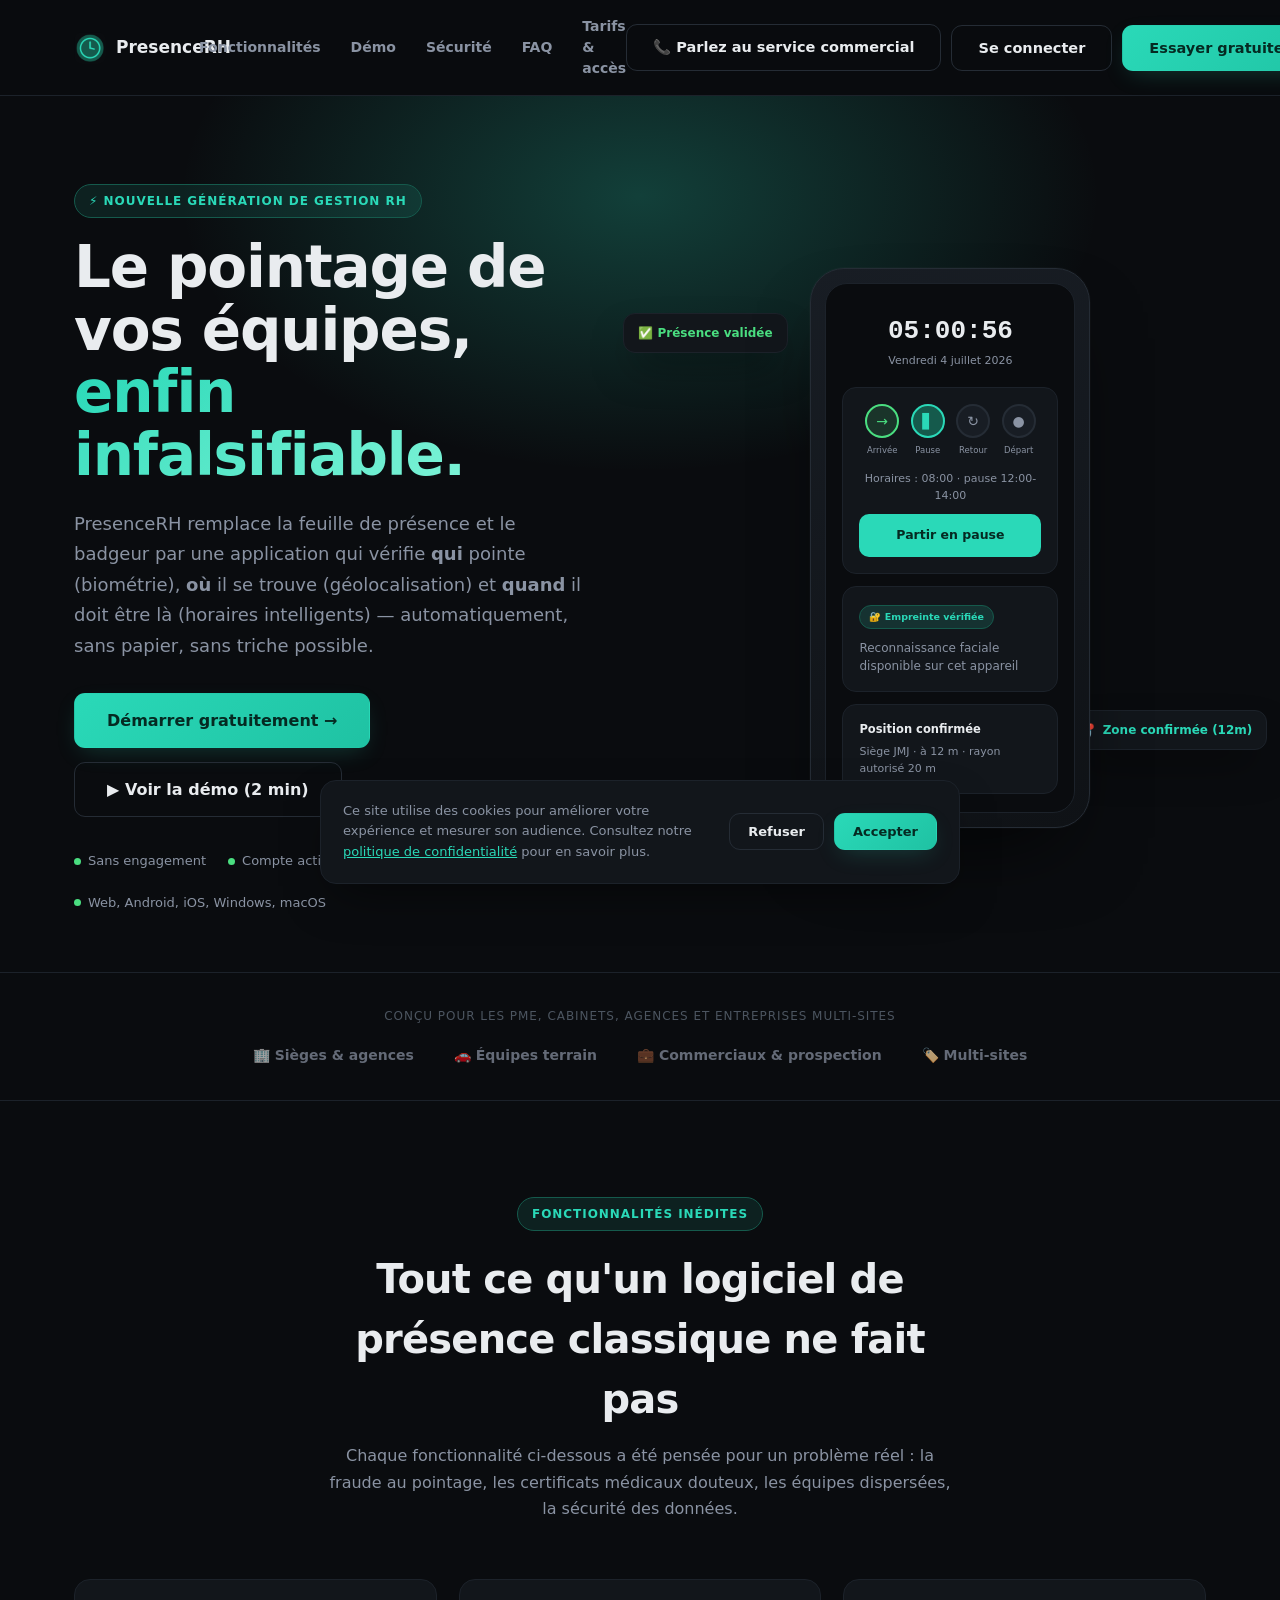
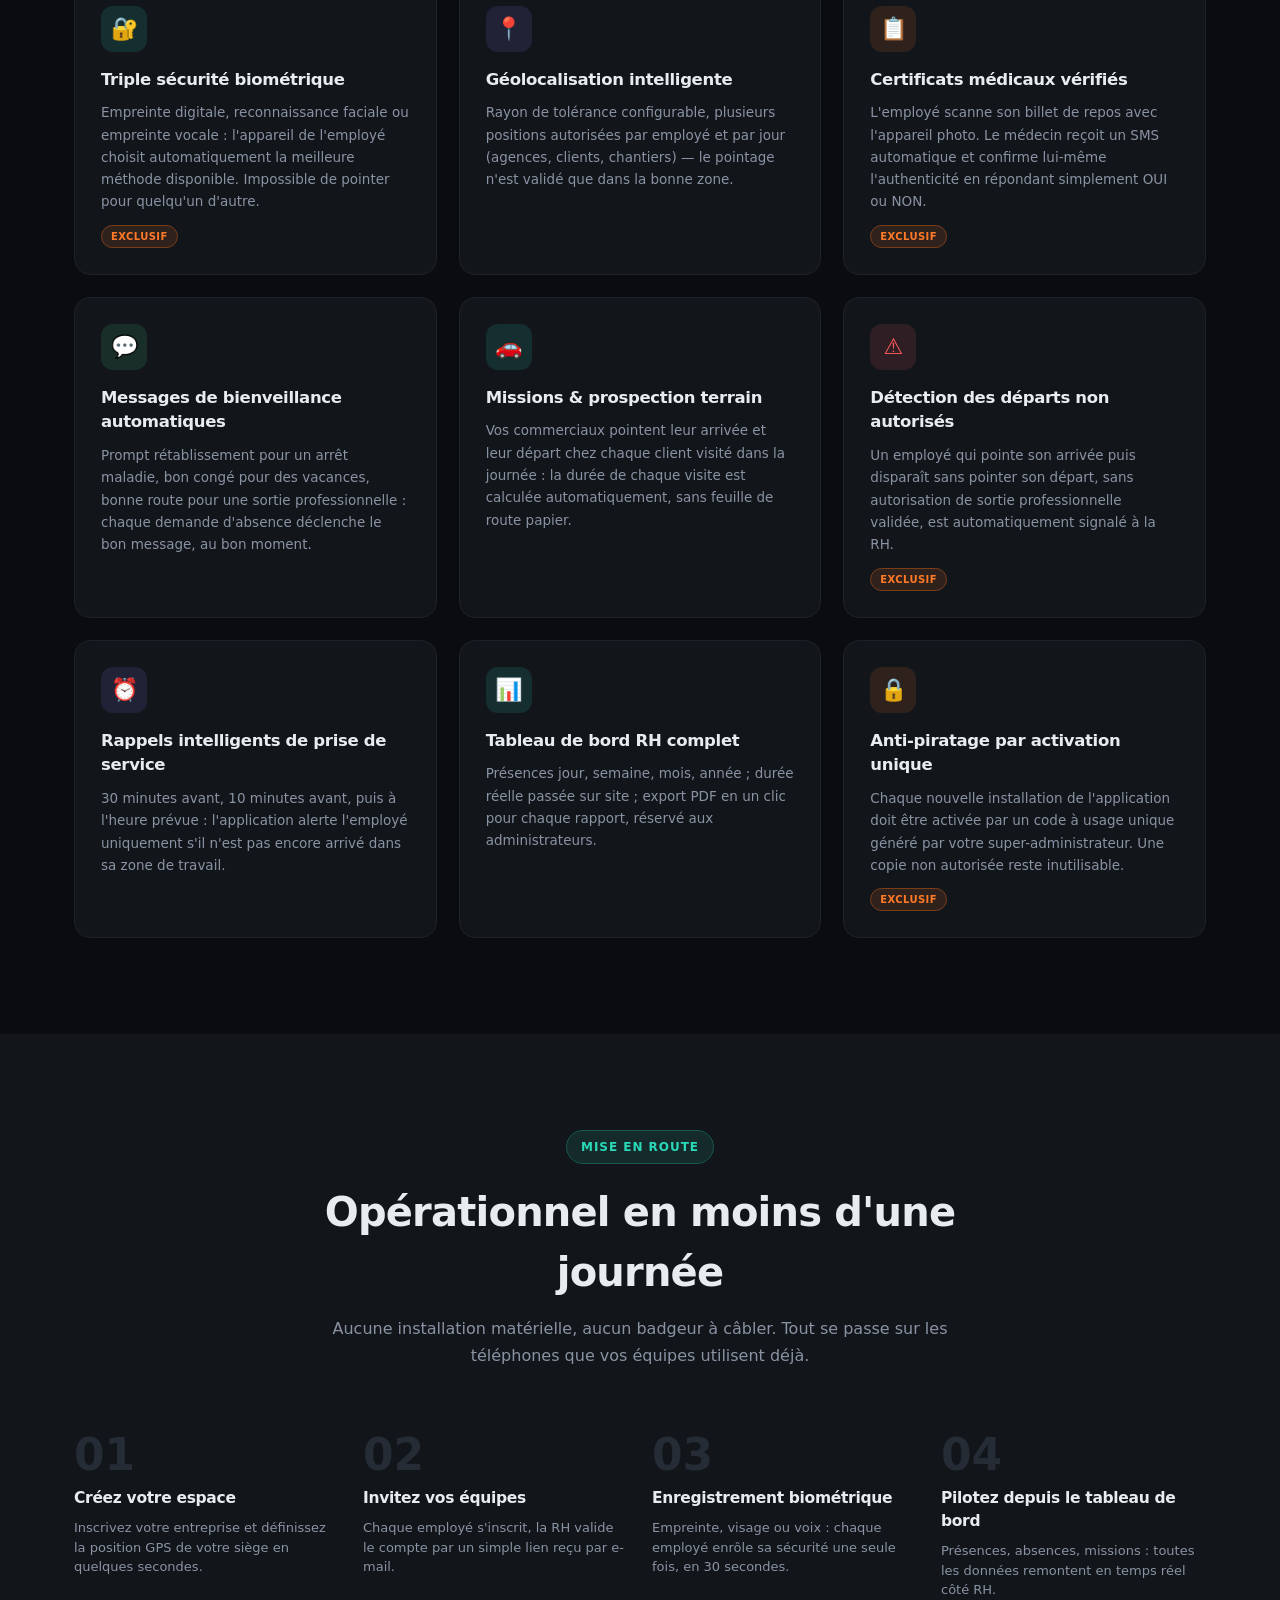
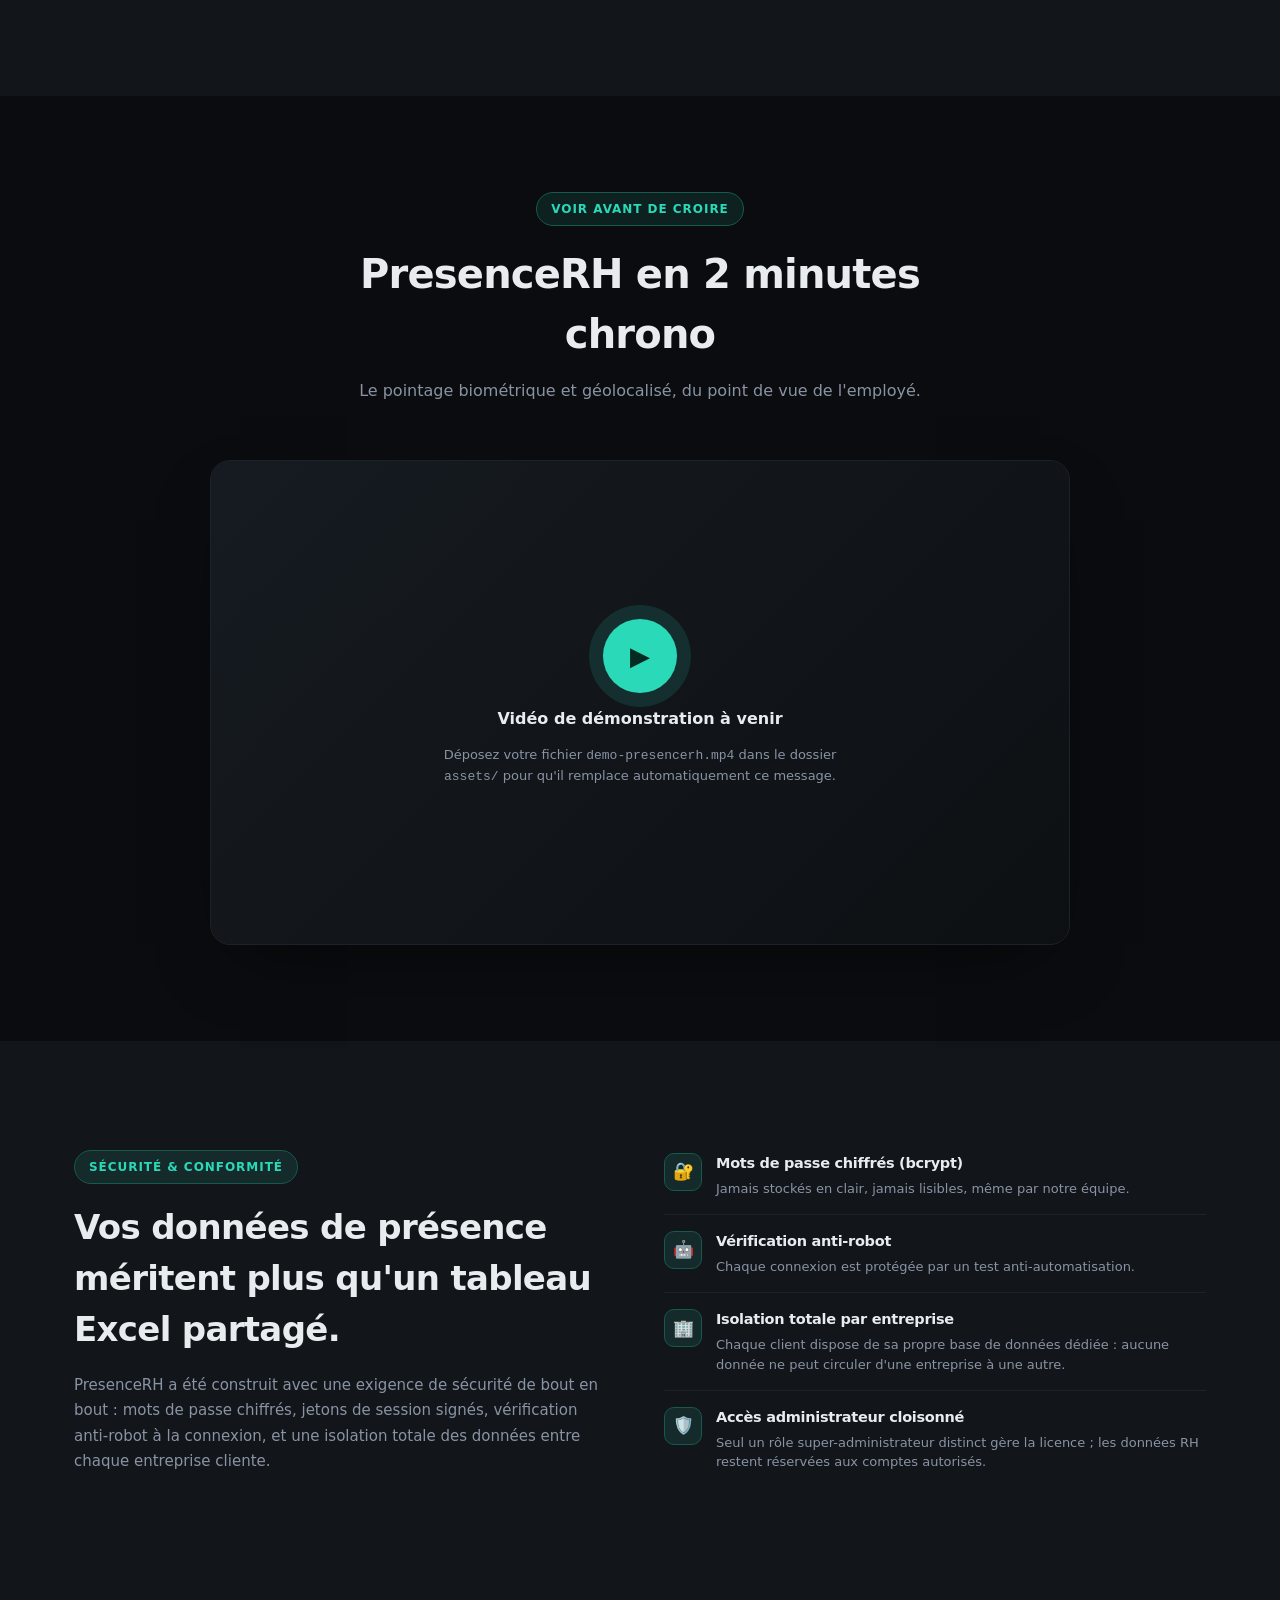
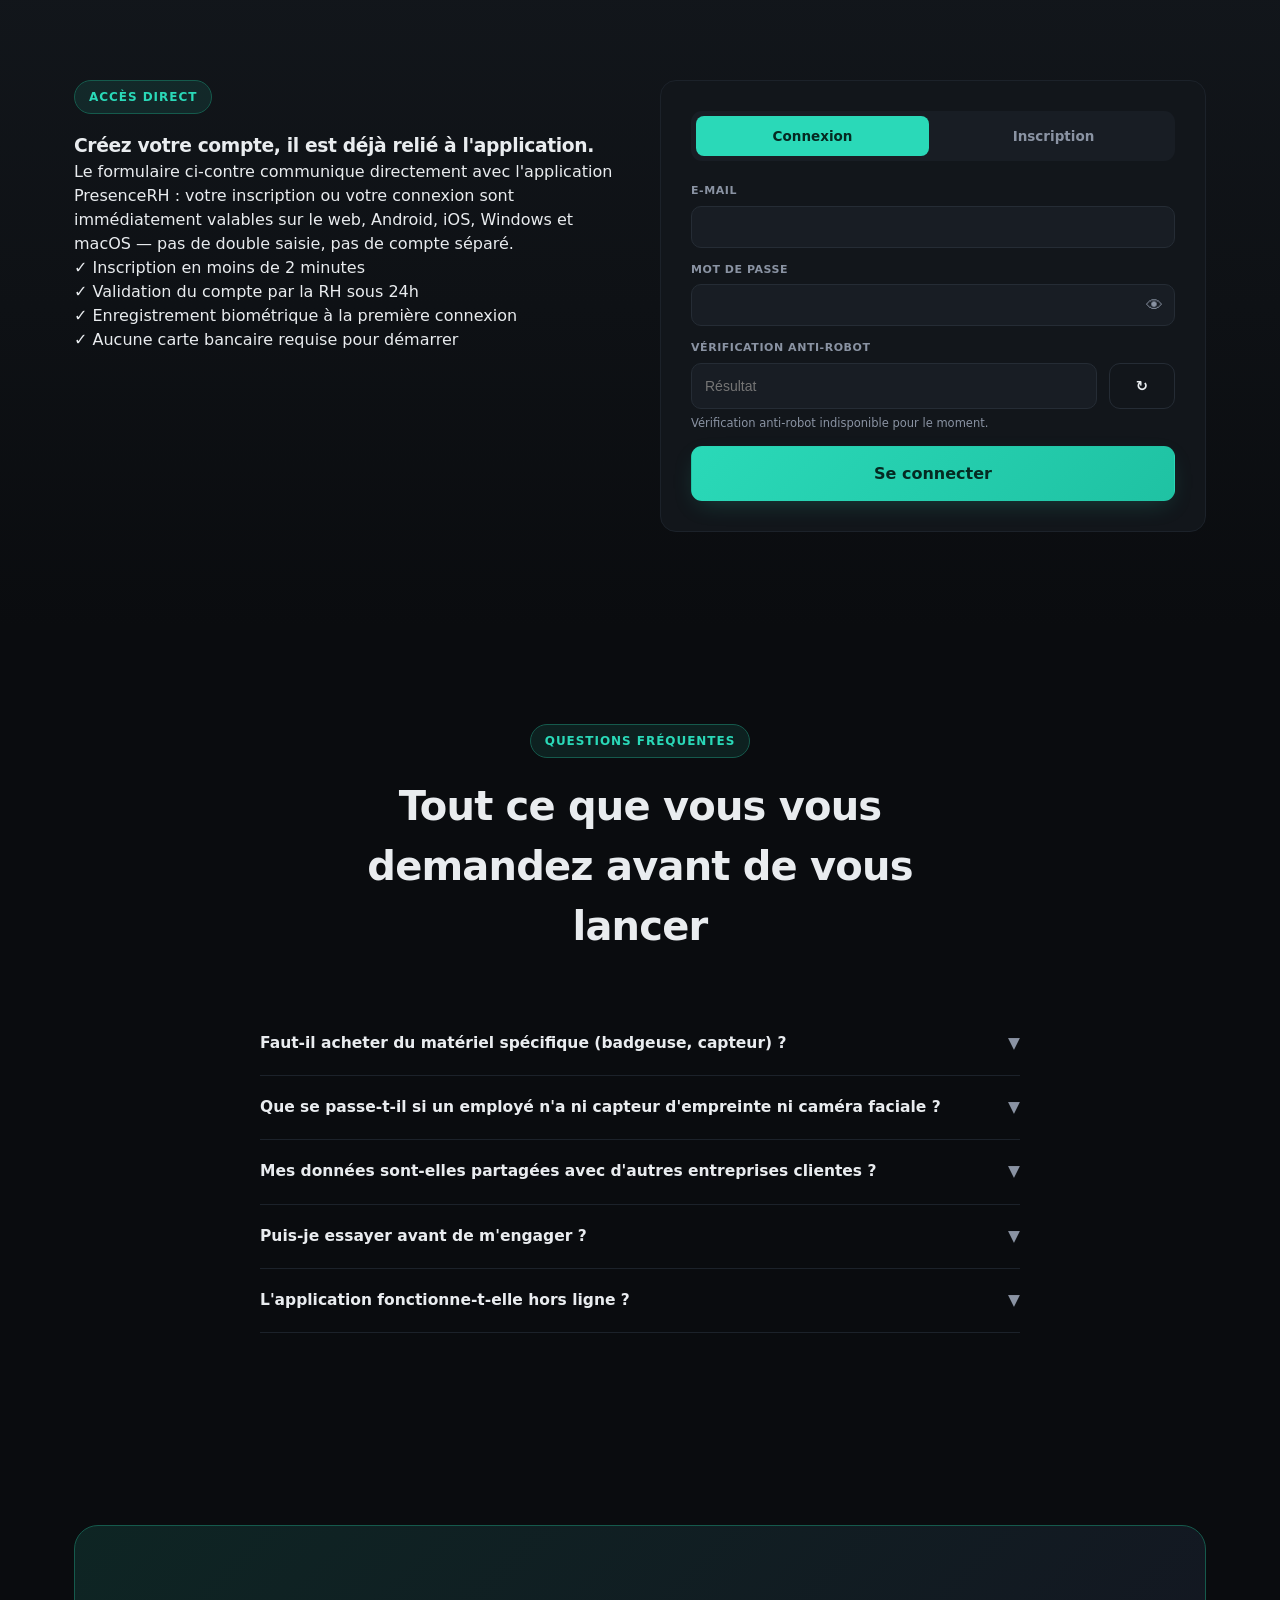
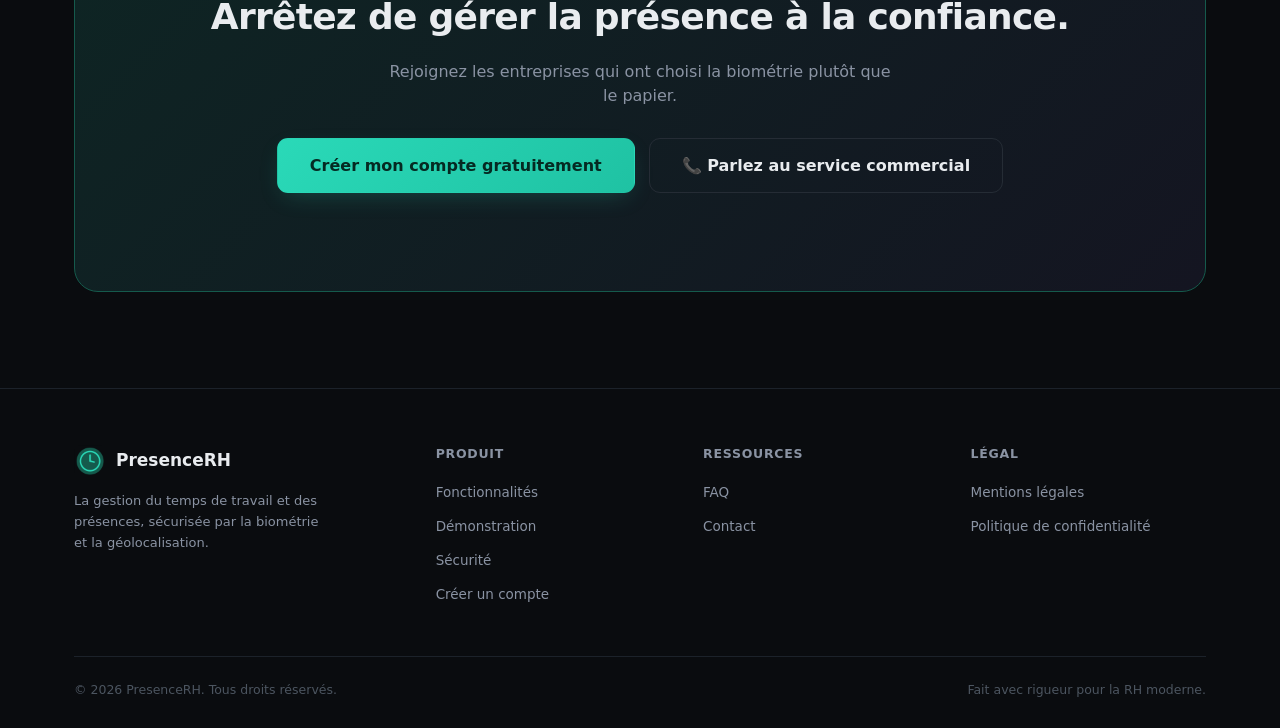
==== commit 03e6723e: "Add cookie consent banner and sales contact form New "Parlez au service commercial" button opens a m" ====
--- a/index.html
+++ b/index.html
@@ -21,6 +21,7 @@
       <a href="#acces">Tarifs &amp; accès</a>
     </nav>
     <div class="nav-cta">
+      <button class="btn ghost sales" onclick="openSalesModal()">&#128222; Parlez au service commercial</button>
       <button class="btn ghost" onclick="scrollToAuth('login')">Se connecter</button>
       <button class="btn primary" onclick="scrollToAuth('register')">Essayer gratuitement</button>
       <button class="nav-toggle" id="navToggle" aria-label="Menu">&#9776;</button>
@@ -389,6 +390,7 @@
         <p>Rejoignez les entreprises qui ont choisi la biométrie plutôt que le papier.</p>
         <div class="hero-cta">
           <button class="btn primary lg" onclick="scrollToAuth('register')">Créer mon compte gratuitement</button>
+          <button class="btn ghost lg" onclick="openSalesModal()">&#128222; Parlez au service commercial</button>
         </div>
       </div>
     </div>
@@ -436,6 +438,62 @@
   </div>
 </footer>
 
+<!-- BANDEAU COOKIES -->
+<div class="cookie-banner" id="cookieBanner">
+  <p>
+    Ce site utilise des cookies pour améliorer votre expérience et mesurer son audience.
+    Consultez notre <a href="confidentialite.html">politique de confidentialité</a> pour en savoir plus.
+  </p>
+  <div class="cookie-actions">
+    <button class="btn ghost" onclick="setCookieConsent(false)">Refuser</button>
+    <button class="btn primary" onclick="setCookieConsent(true)">Accepter</button>
+  </div>
+</div>
+
+<!-- MODAL : PARLER AU SERVICE COMMERCIAL -->
+<div class="modal-overlay" id="salesModalOverlay" onclick="if(event.target===this) closeSalesModal()">
+  <div class="modal-box">
+    <button class="modal-close" onclick="closeSalesModal()" aria-label="Fermer">&times;</button>
+    <h3>Parlez au service commercial</h3>
+    <p class="sub">Decrivez votre besoin, notre équipe vous recontacte sous 24h ouvrées.</p>
+
+    <div id="salesAlert"></div>
+
+    <form id="salesForm" onsubmit="return false;">
+      <input type="text" id="salesHoneypot" class="hp-field" tabindex="-1" autocomplete="off">
+      <div class="form-row">
+        <div class="form-group"><label>Prénom</label><input id="salesPrenom" placeholder="Jeanne"></div>
+        <div class="form-group"><label>Nom de famille</label><input id="salesNom" placeholder="Biche"></div>
+      </div>
+      <div class="form-row">
+        <div class="form-group"><label>Titre d'emploi</label><input id="salesTitre" placeholder="Responsable produit"></div>
+        <div class="form-group"><label>Entreprise</label><input id="salesEntreprise" placeholder="Acme Inc."></div>
+      </div>
+      <div class="form-group">
+        <label>Courriel de l'entreprise</label>
+        <input id="salesEmail" type="email" placeholder="jeanne@entreprise.com">
+      </div>
+      <div class="form-group">
+        <label>Comment notre équipe commerciale peut-elle vous aider ?</label>
+        <textarea id="salesMessage" placeholder="Décrivez brièvement votre projet, votre solution actuelle, votre calendrier, son envergure, votre budget, vos besoins en…"></textarea>
+      </div>
+      <div class="form-group">
+        <label>Qui devrait se joindre à nous de notre côté ?</label>
+        <div class="checkbox-row">
+          <label class="checkbox-item"><input type="checkbox" id="salesAideVente" checked> Experts en vente</label>
+          <label class="checkbox-item"><input type="checkbox" id="salesAideTechnique"> Experts techniques</label>
+        </div>
+      </div>
+      <div class="form-group">
+        <label class="checkbox-item" style="text-transform:none;font-size:14px;color:var(--text);font-weight:400;">
+          <input type="checkbox" id="salesNewsletter" checked> Inscrivez-moi à la newsletter de PresenceRH
+        </label>
+      </div>
+      <button class="btn primary block lg" id="salesSubmitBtn" onclick="submitSalesForm()">Soumettre une demande</button>
+    </form>
+  </div>
+</div>
+
 <script src="js/main.js"></script>
 </body>
 </html>
--- a/css/style.css
+++ b/css/style.css
@@ -231,3 +231,42 @@
 
 /* Utility */
 .badge-pill{display:inline-flex; align-items:center; gap:6px; font-size:11.5px; font-weight:700; color:var(--muted); background:var(--panel2); border:1px solid var(--border); padding:6px 12px; border-radius:20px;}
+
+/* ===== Bandeau cookies ===== */
+.cookie-banner{
+  position:fixed; left:16px; right:16px; bottom:16px; z-index:500; max-width:640px; margin:0 auto;
+  background:var(--panel); border:1px solid var(--border-soft); border-radius:16px; padding:20px 22px;
+  box-shadow:0 20px 50px -18px rgba(0,0,0,0.6); display:flex; align-items:center; gap:18px; flex-wrap:wrap;
+  transform:translateY(140%); transition:transform .35s ease;
+}
+.cookie-banner.show{transform:translateY(0);}
+.cookie-banner p{font-size:13px; color:var(--muted); line-height:1.6; flex:1; min-width:220px;}
+.cookie-banner p a{color:var(--teal); text-decoration:underline;}
+.cookie-banner .cookie-actions{display:flex; gap:10px; flex-shrink:0;}
+.cookie-banner .btn{padding:10px 18px; font-size:13px;}
+
+/* ===== Modal ===== */
+.modal-overlay{
+  position:fixed; inset:0; z-index:600; background:rgba(6,8,10,0.75); backdrop-filter:blur(4px);
+  display:none; align-items:flex-start; justify-content:center; padding:40px 16px; overflow-y:auto;
+}
+.modal-overlay.show{display:flex;}
+.modal-box{
+  background:var(--panel); border:1px solid var(--border-soft); border-radius:18px; max-width:560px; width:100%;
+  padding:30px; position:relative; box-shadow:0 30px 80px -20px rgba(0,0,0,0.7);
+}
+.modal-close{position:absolute; top:16px; right:18px; background:none; border:none; color:var(--muted); font-size:22px; line-height:1; cursor:pointer;}
+.modal-close:hover{color:var(--text);}
+.modal-box h3{font-size:20px; margin-bottom:6px;}
+.modal-box .sub{color:var(--muted); font-size:13.5px; margin-bottom:24px;}
+.checkbox-row{display:flex; gap:24px; flex-wrap:wrap; margin-bottom:6px;}
+.checkbox-item{display:flex; align-items:center; gap:9px; font-size:14px; cursor:pointer;}
+.checkbox-item input{width:17px; height:17px; accent-color:var(--teal); cursor:pointer;}
+.form-group textarea{
+  width:100%; background:var(--panel2); border:1px solid var(--border); border-radius:10px;
+  padding:12px 13px; color:var(--text); font-size:14px; outline:none; resize:vertical; min-height:96px; font-family:inherit;
+}
+.form-group textarea:focus{border-color:var(--teal);}
+.hp-field{position:absolute; left:-9999px; top:-9999px;}
+.nav-cta .btn.sales{display:none;}
+@media (min-width:640px){ .nav-cta .btn.sales{display:inline-flex;} }
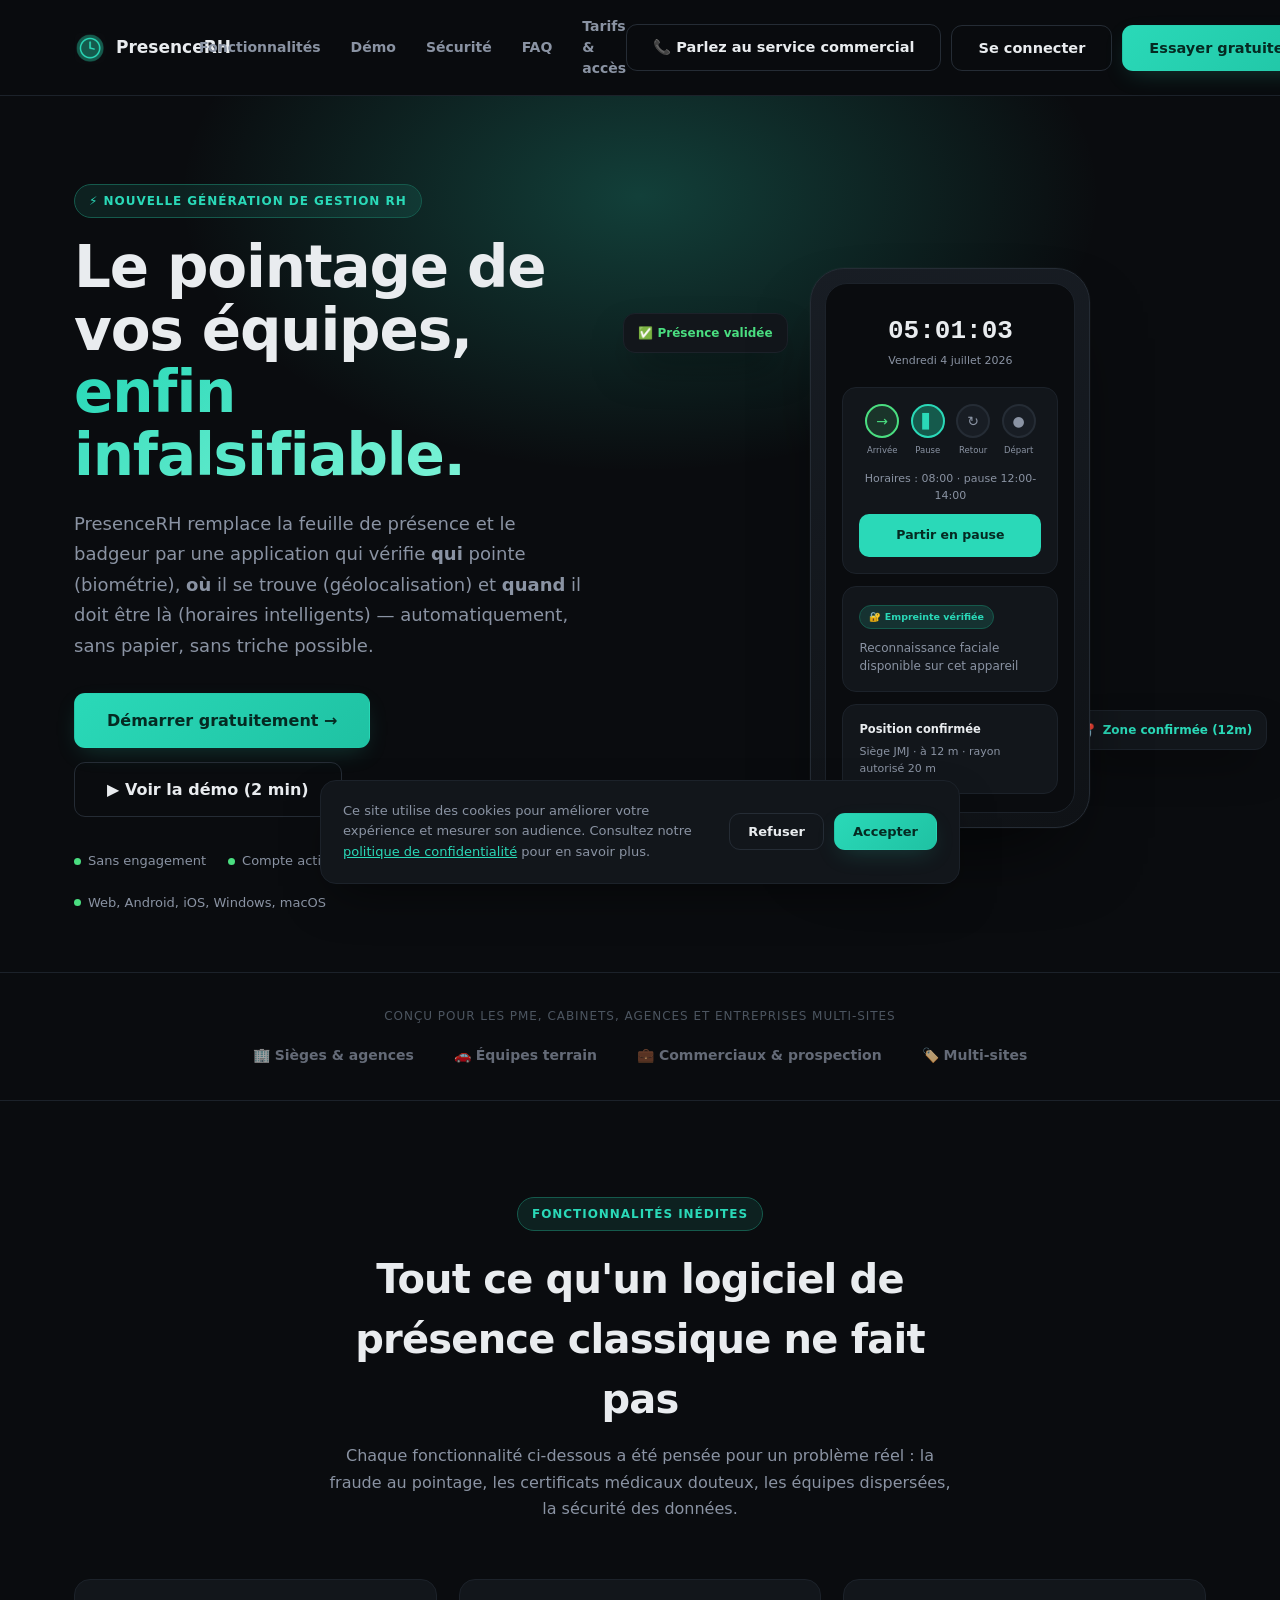
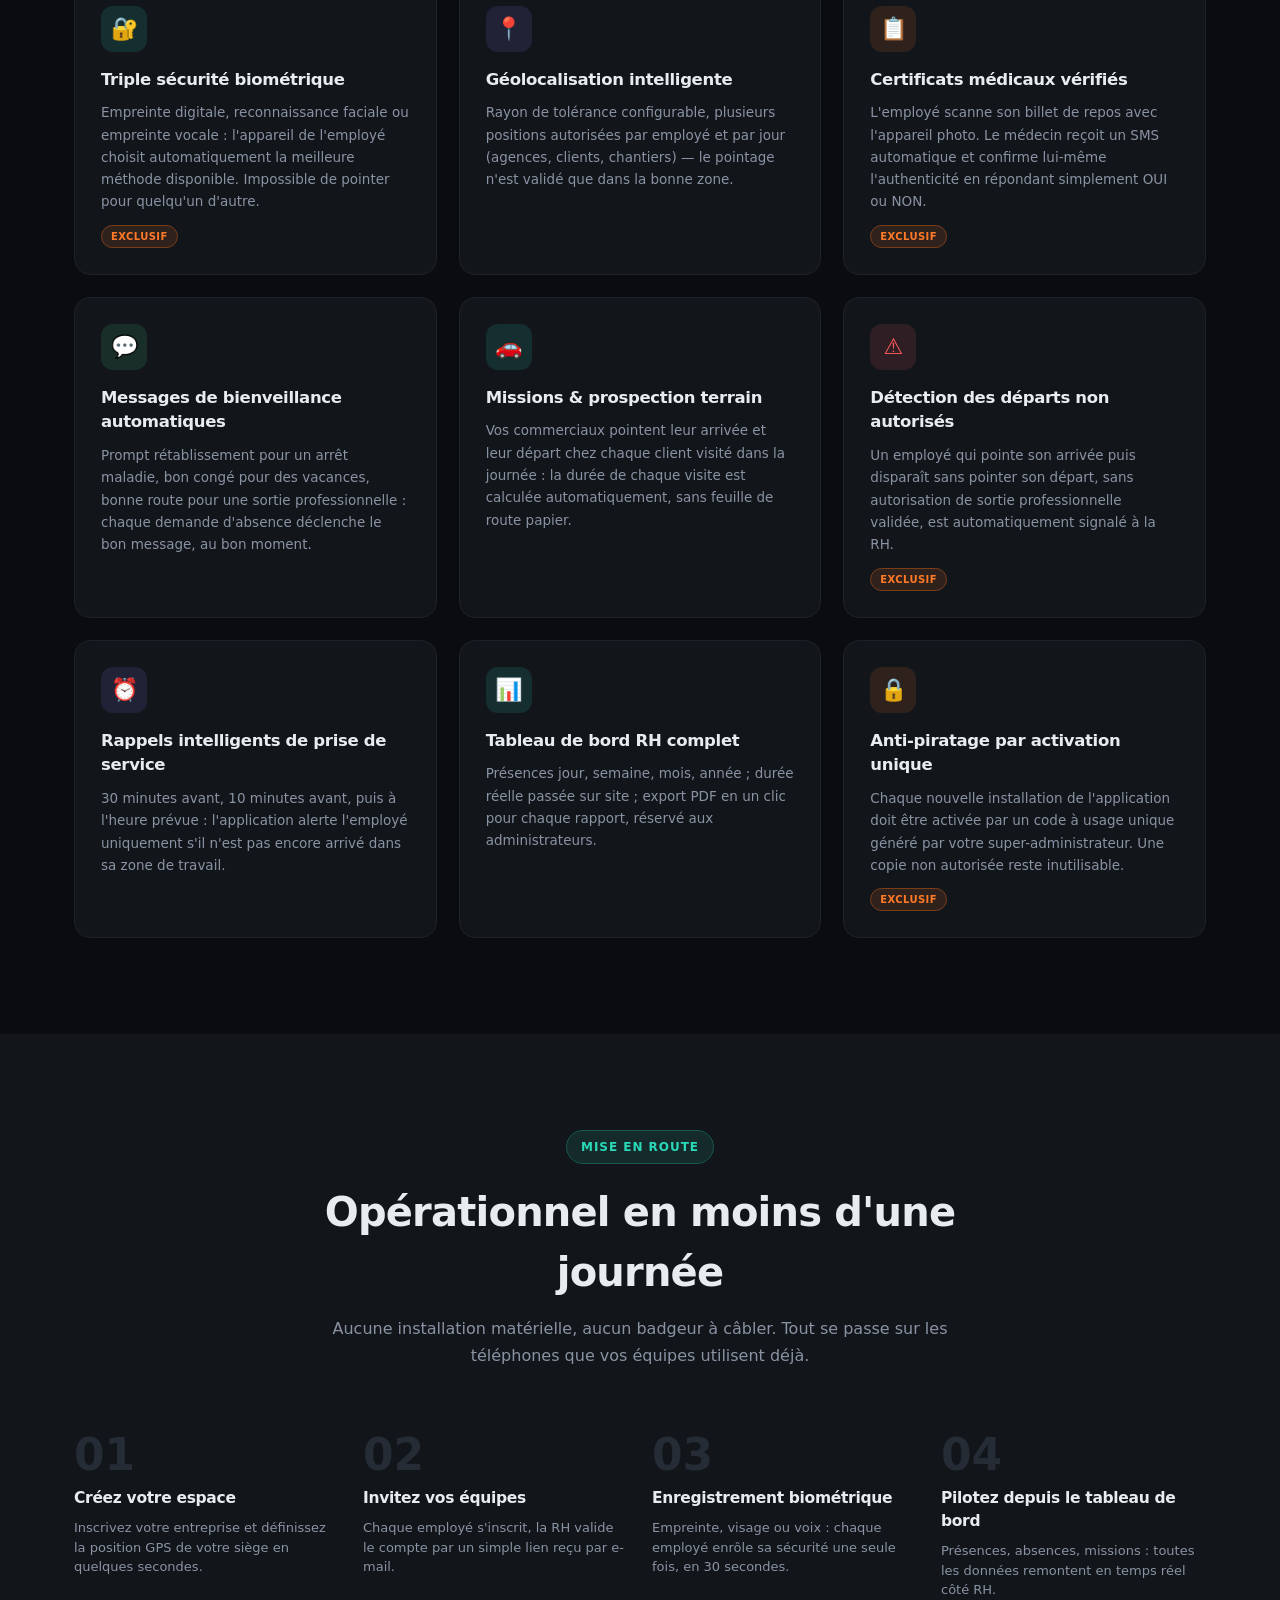
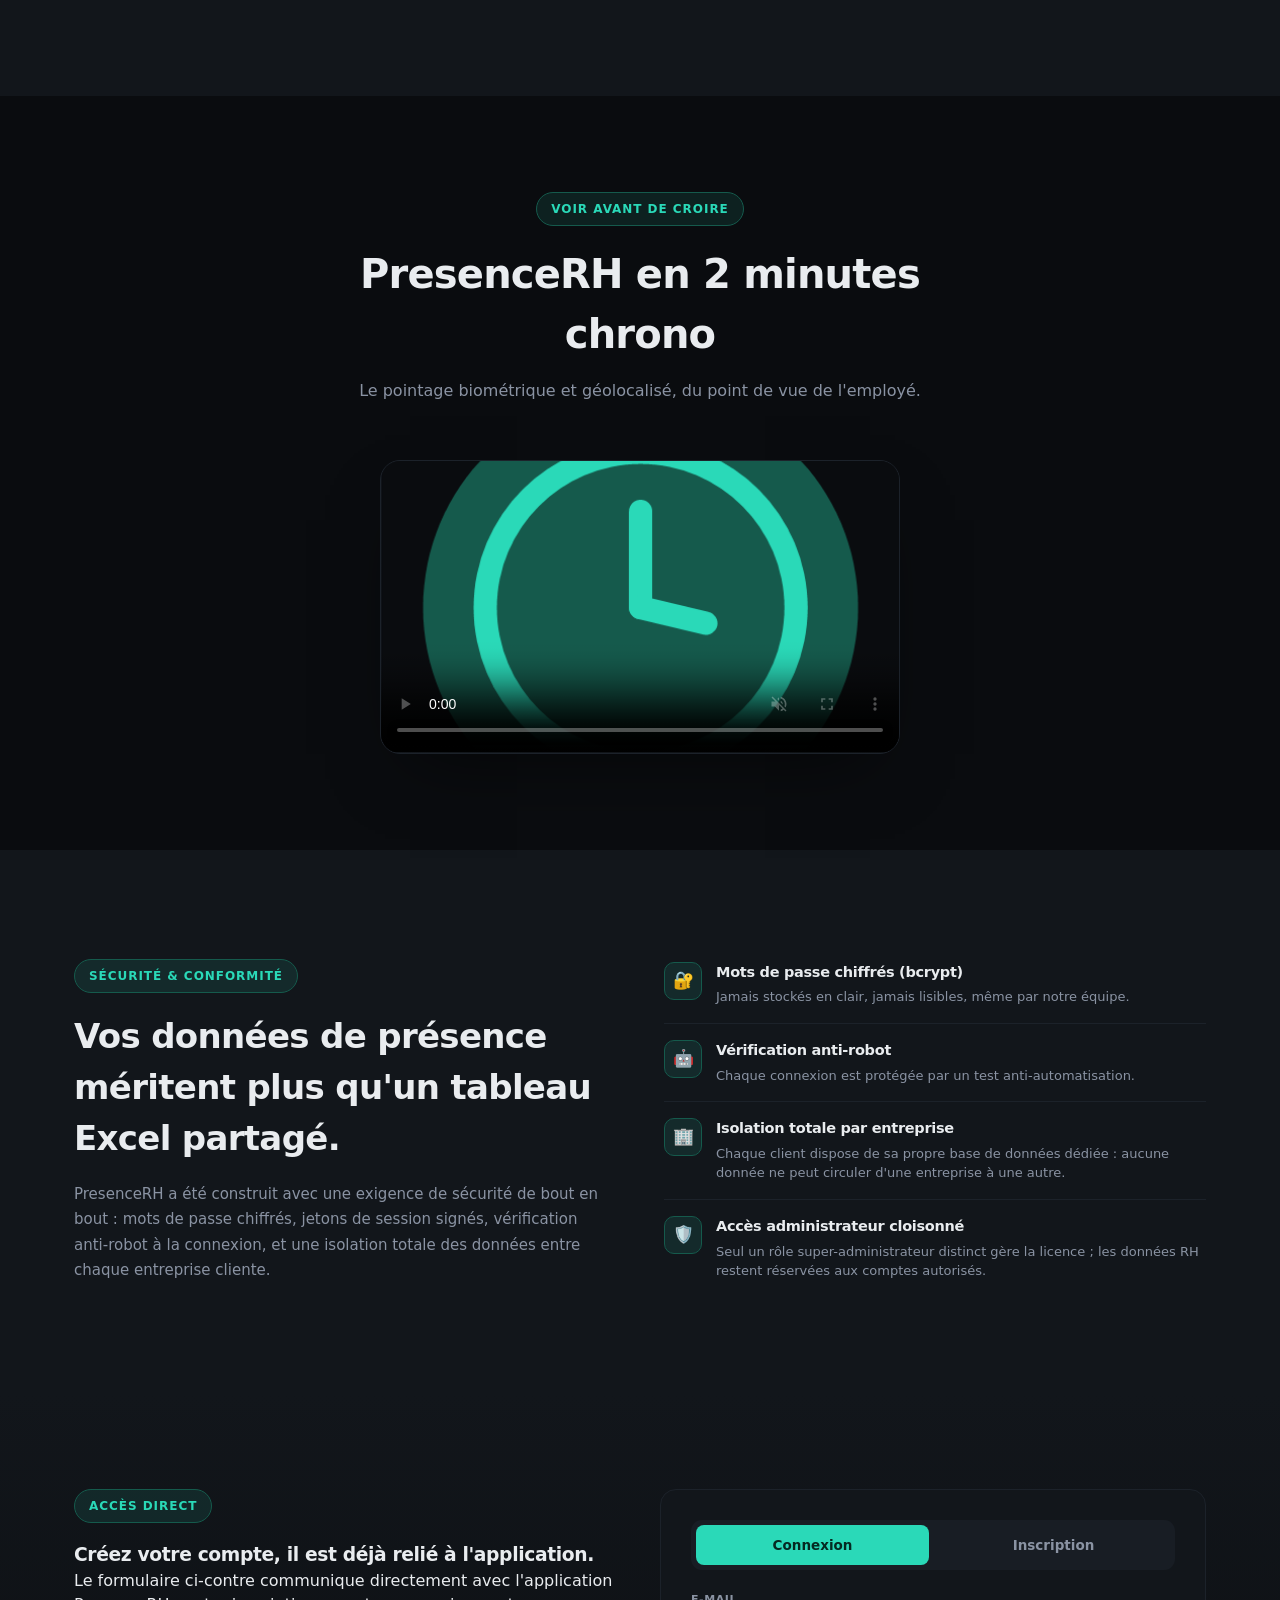
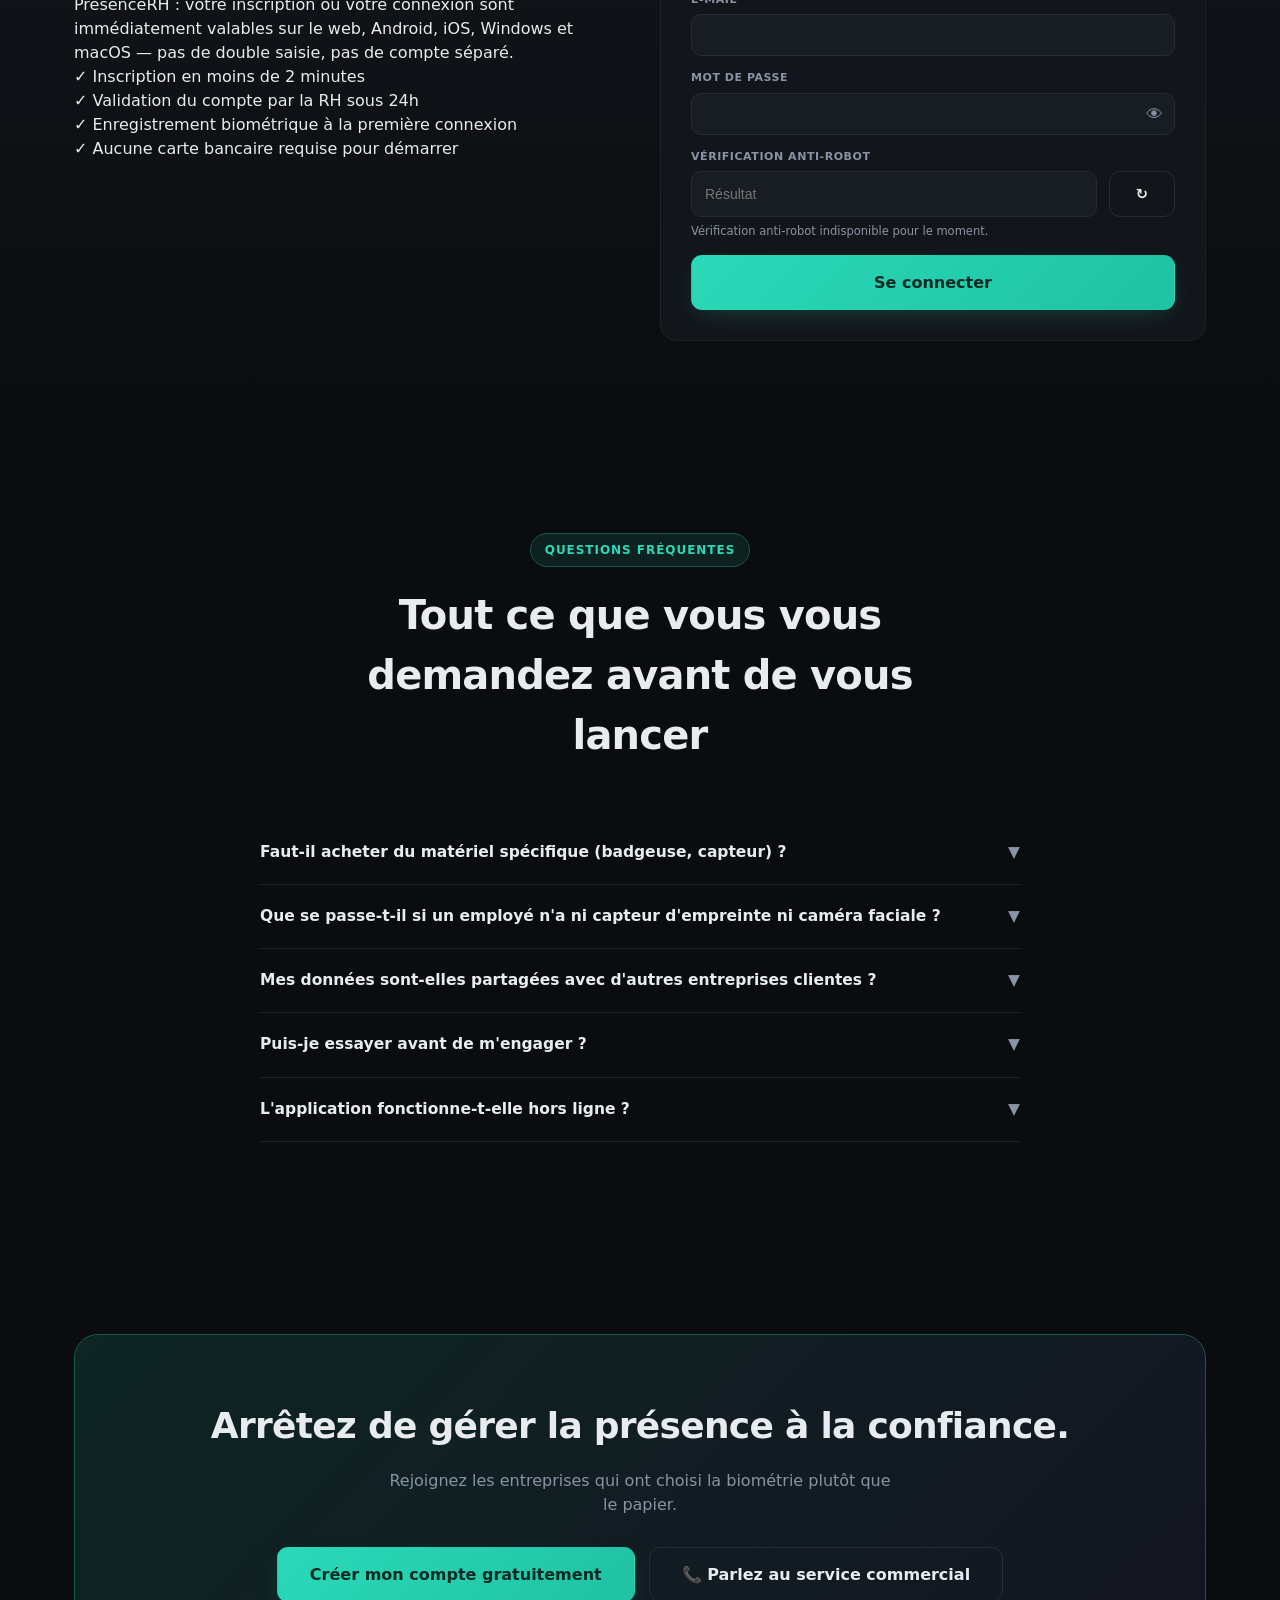
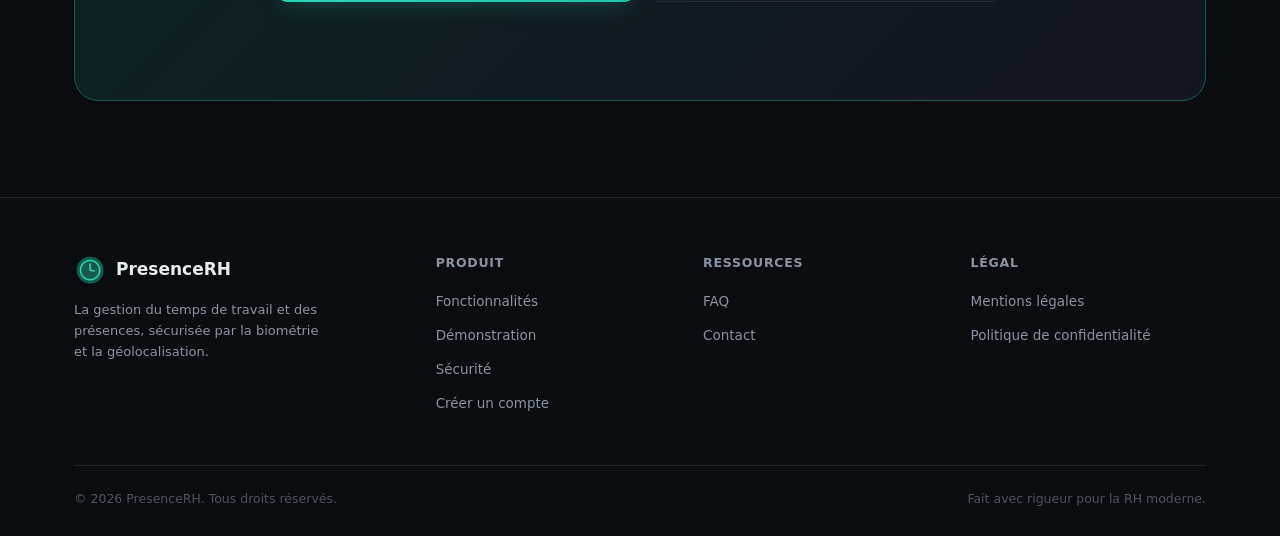
==== commit d270227c: "Shrink the demo video frame and add scroll-triggered autoplay/pause" ====
--- a/index.html
+++ b/index.html
@@ -224,7 +224,7 @@
       </div>
       <div class="video-wrap reveal">
         <div class="video-frame">
-          <video id="demoVideo" controls poster="assets/logo-512.png" style="display:none;">
+          <video id="demoVideo" controls muted playsinline poster="assets/logo-512.png" style="display:none;">
             <source src="assets/demo-presencerh.mp4" type="video/mp4">
           </video>
           <div class="video-placeholder" id="videoPlaceholder">
--- a/css/style.css
+++ b/css/style.css
@@ -147,7 +147,7 @@
 
 /* ===== Video ===== */
 .video-wrap{
-  max-width:860px; margin:0 auto; border-radius:20px; overflow:hidden; border:1px solid var(--border-soft);
+  max-width:520px; margin:0 auto; border-radius:20px; overflow:hidden; border:1px solid var(--border-soft);
   background:var(--panel); box-shadow:0 30px 70px -30px rgba(0,0,0,0.6);
 }
 .video-frame{position:relative; aspect-ratio:16/9; background:linear-gradient(135deg,#161B21,#0D1013);}
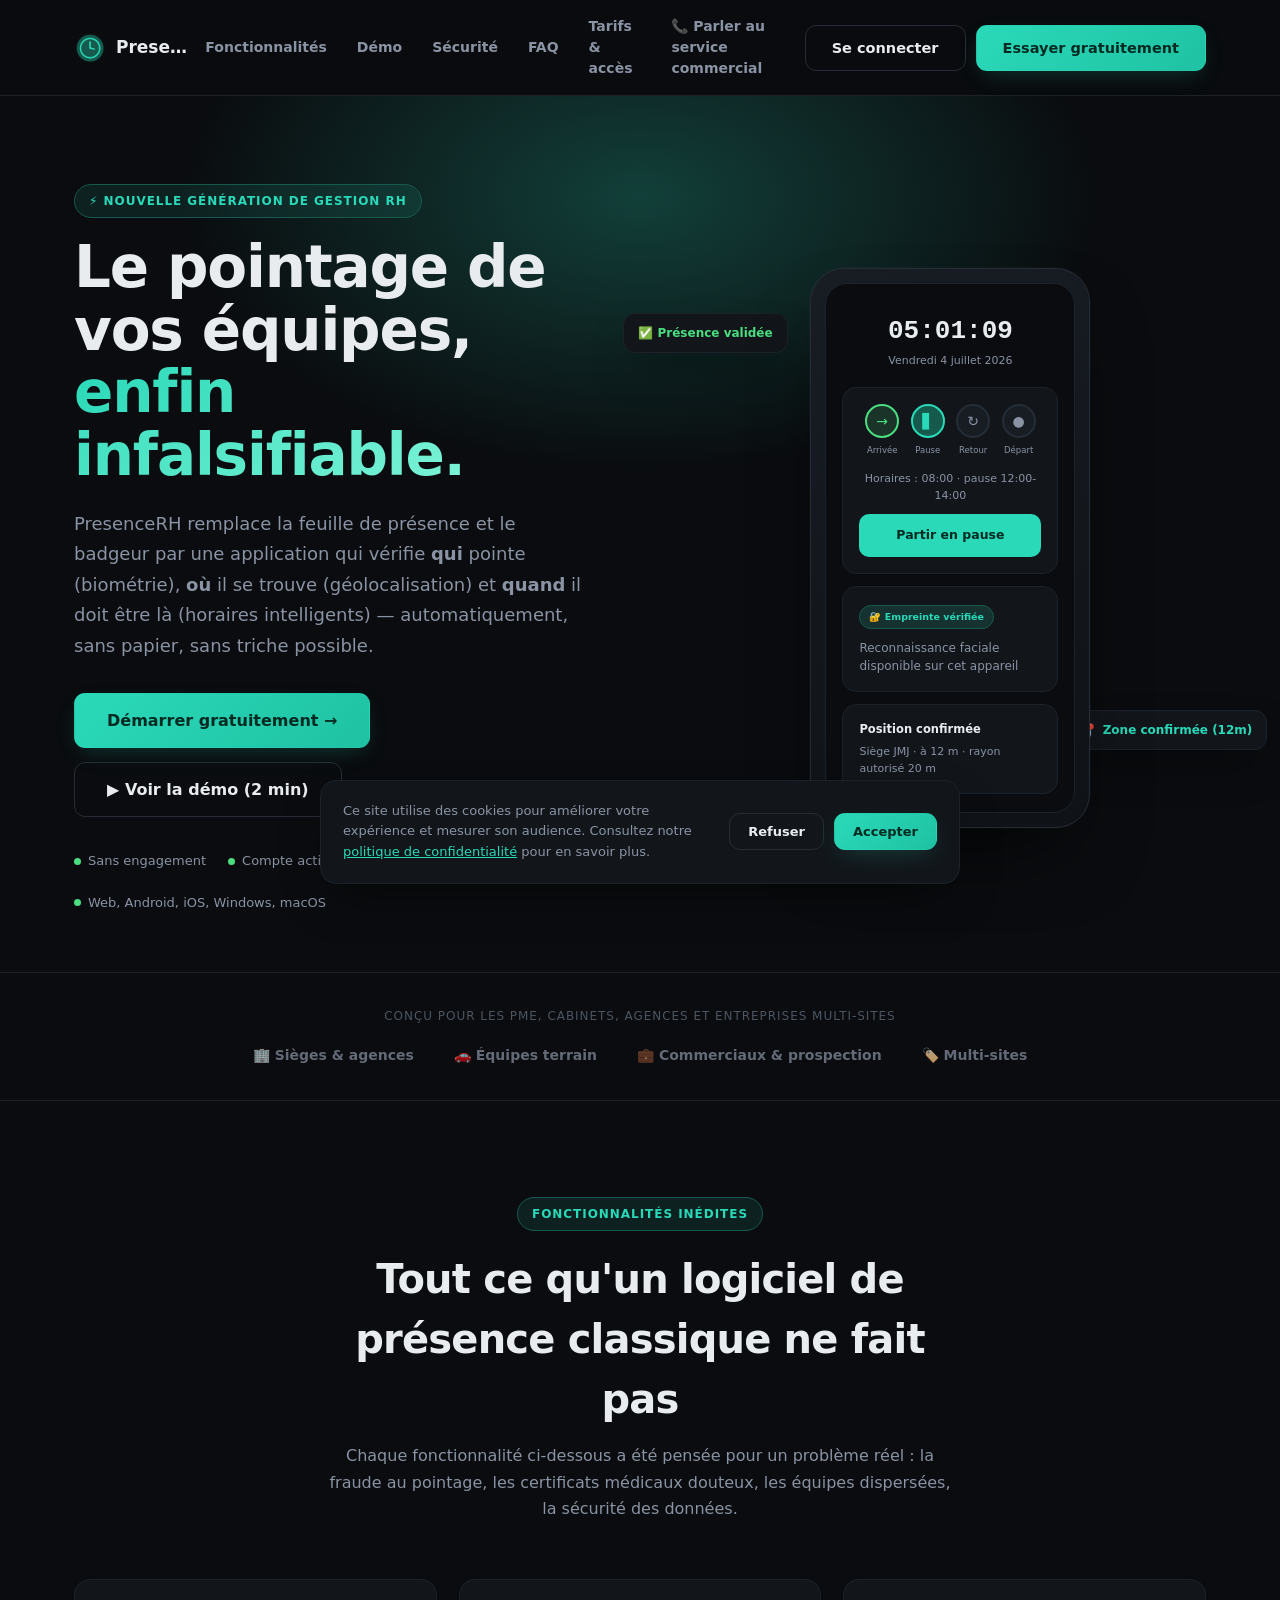
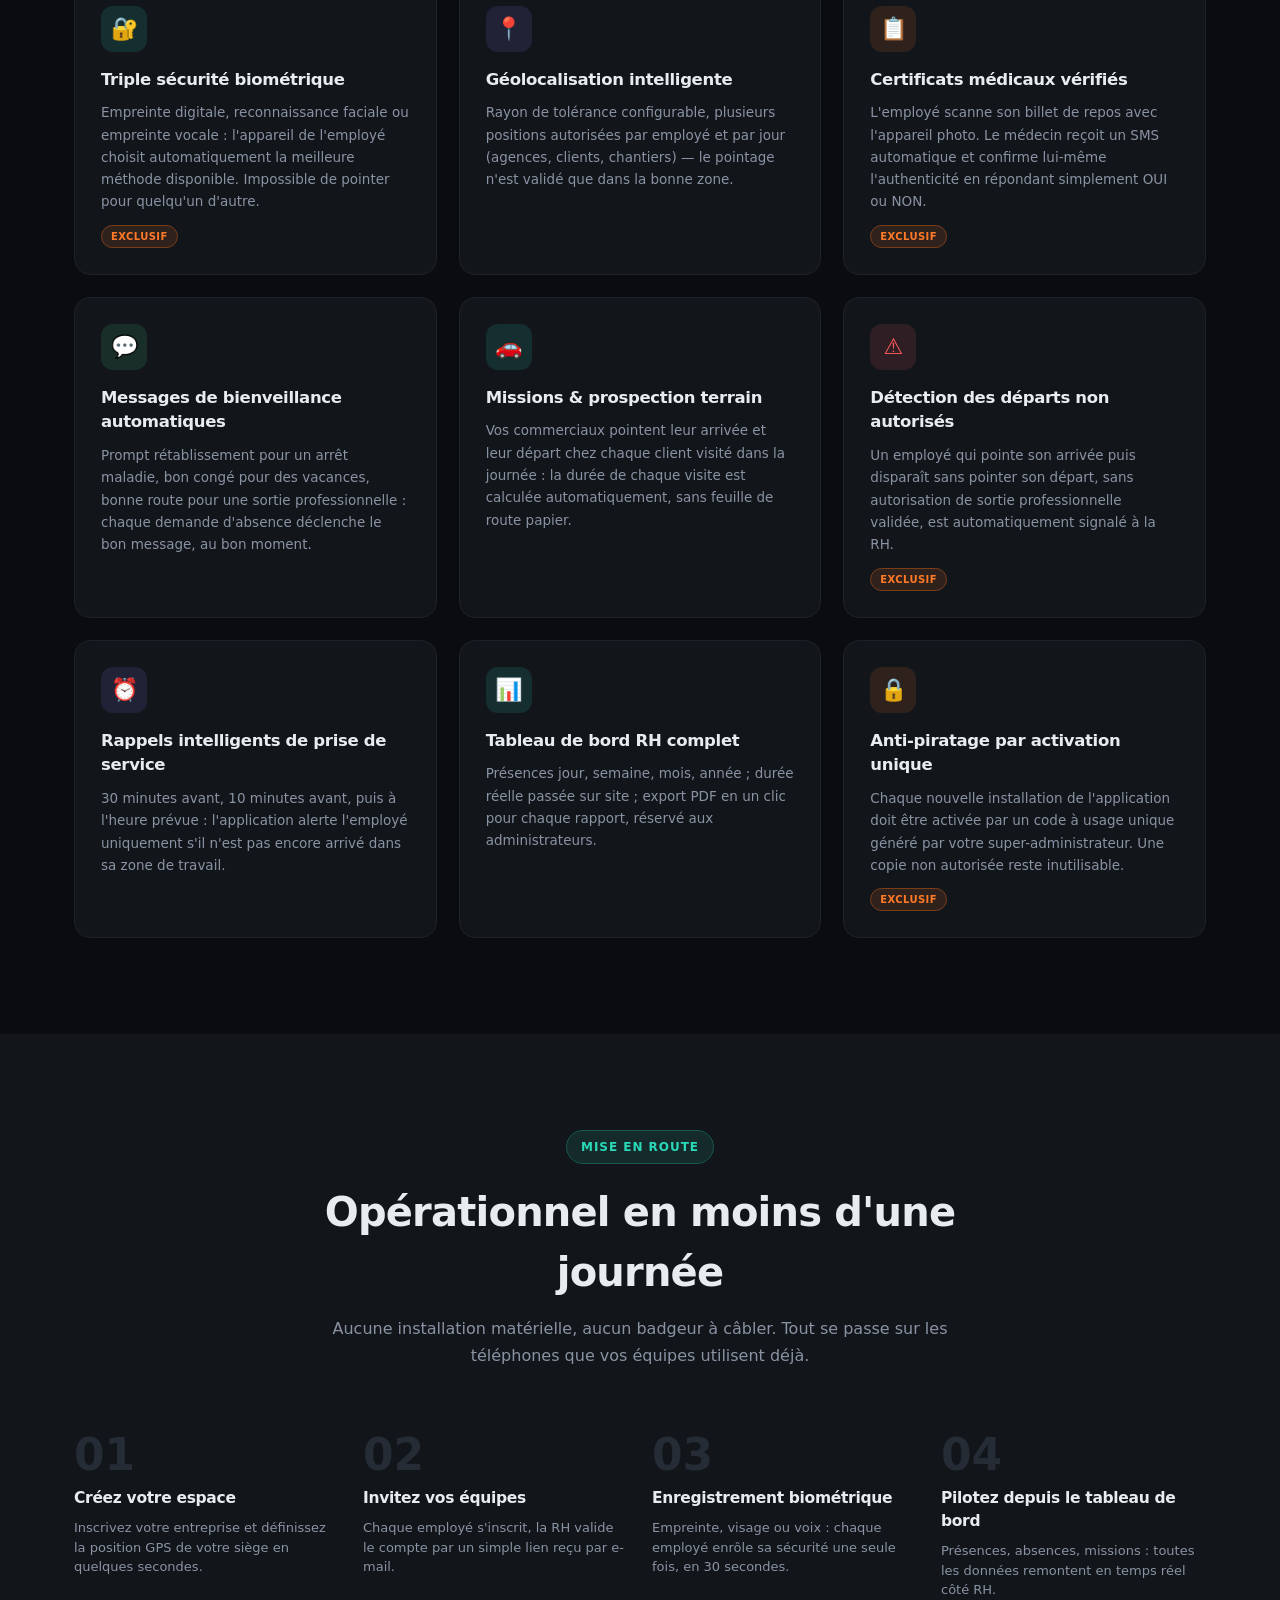
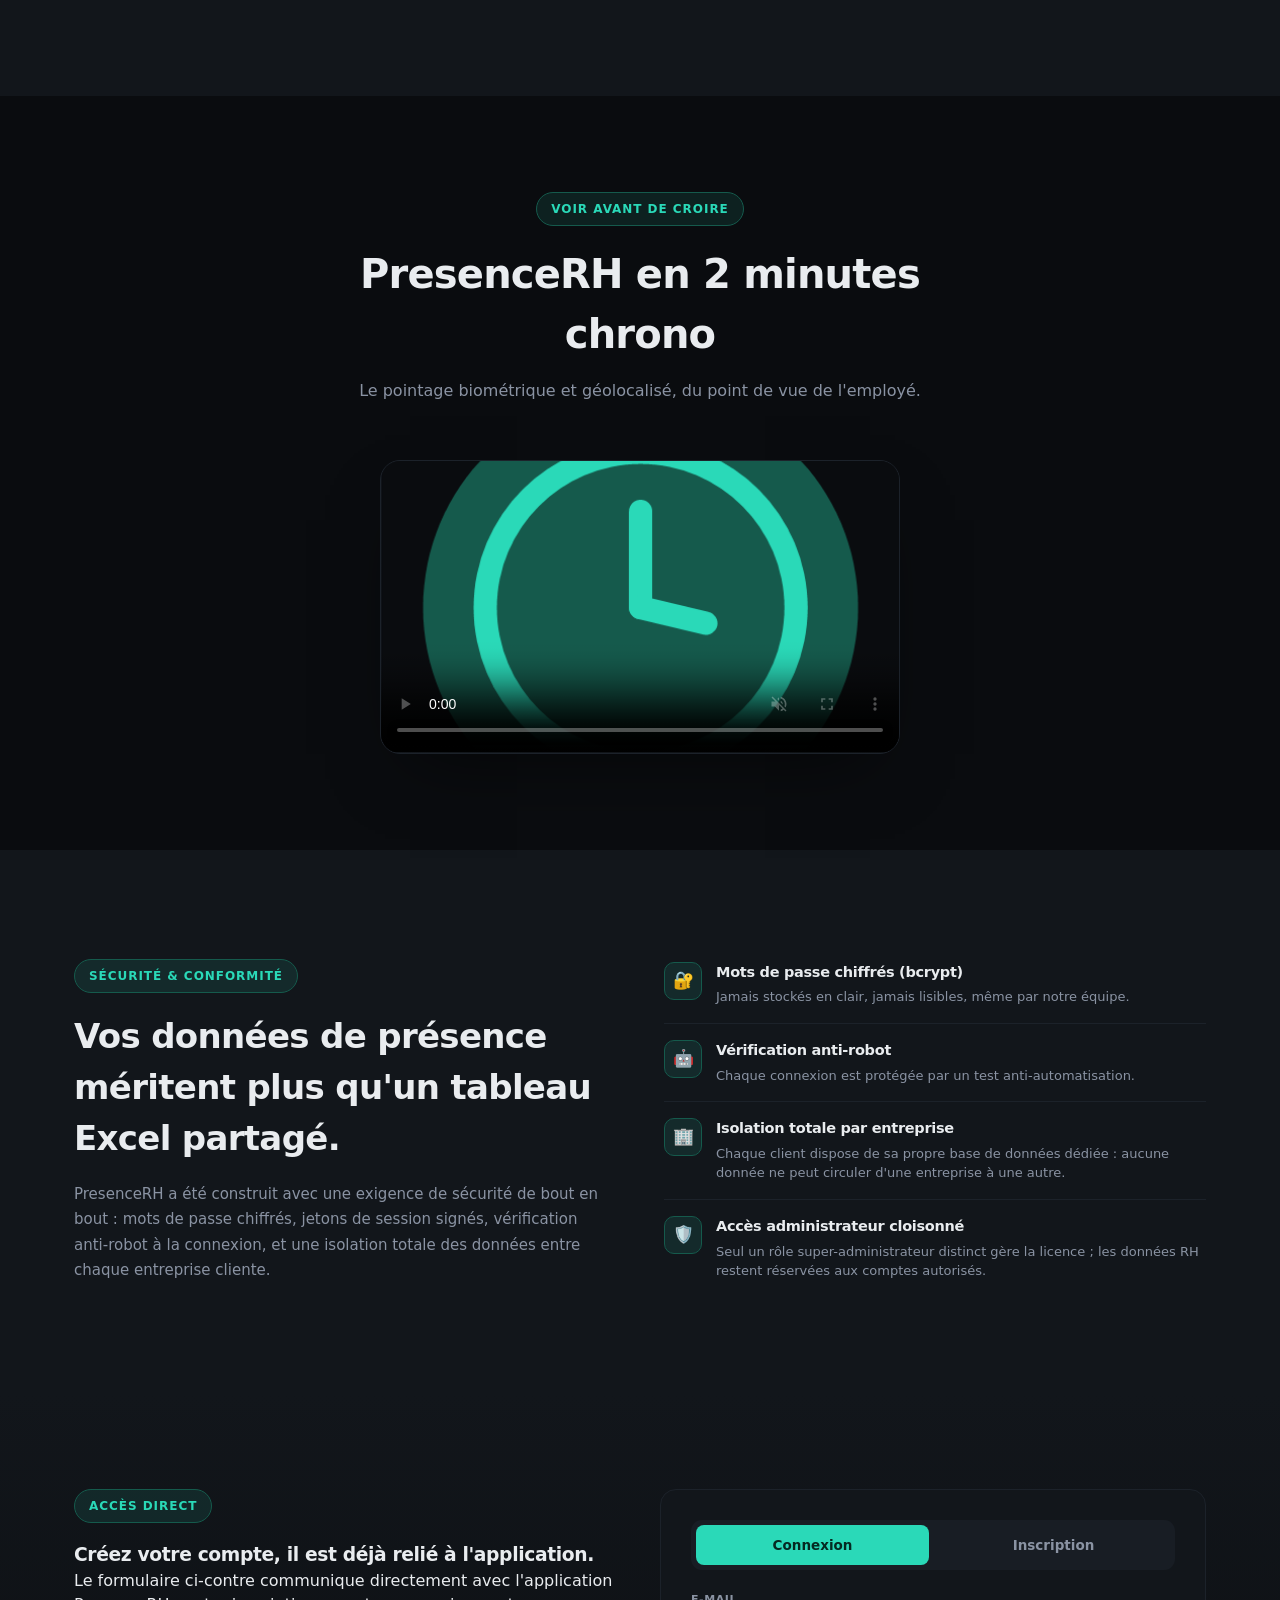
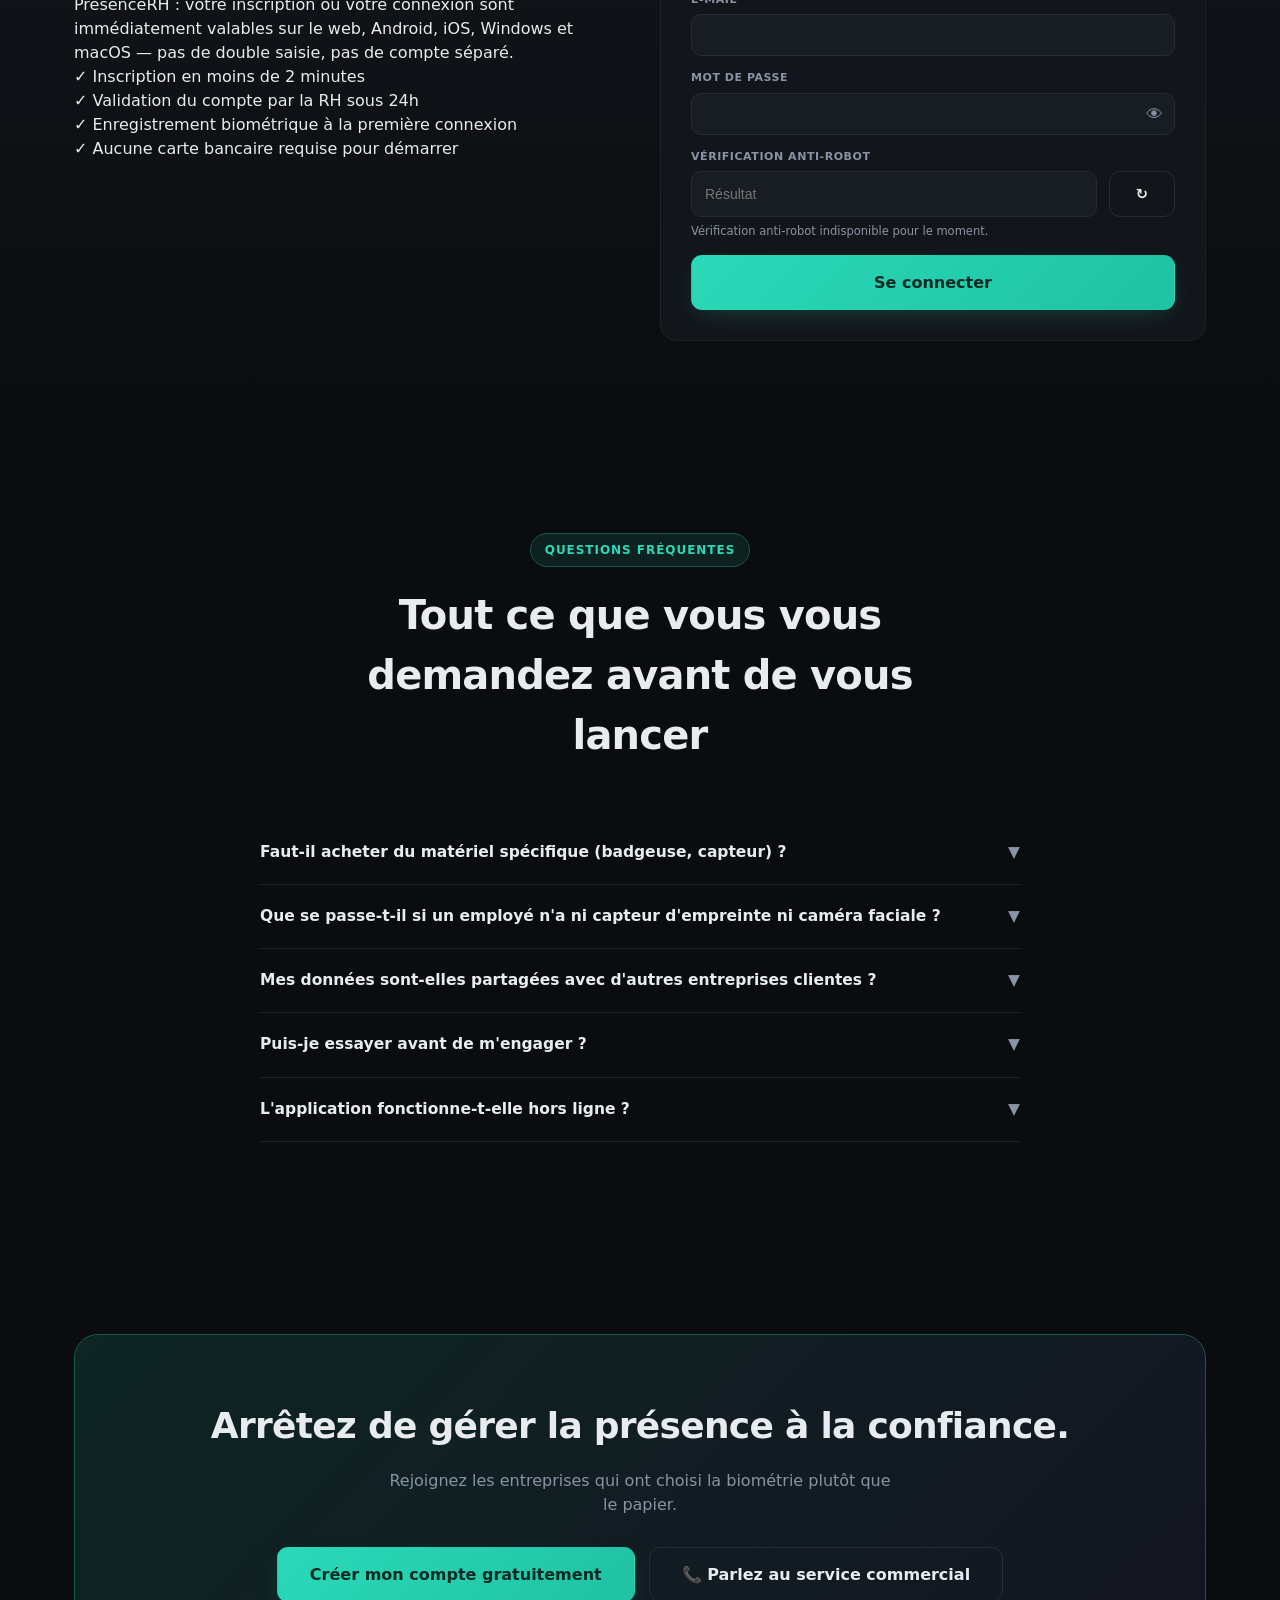
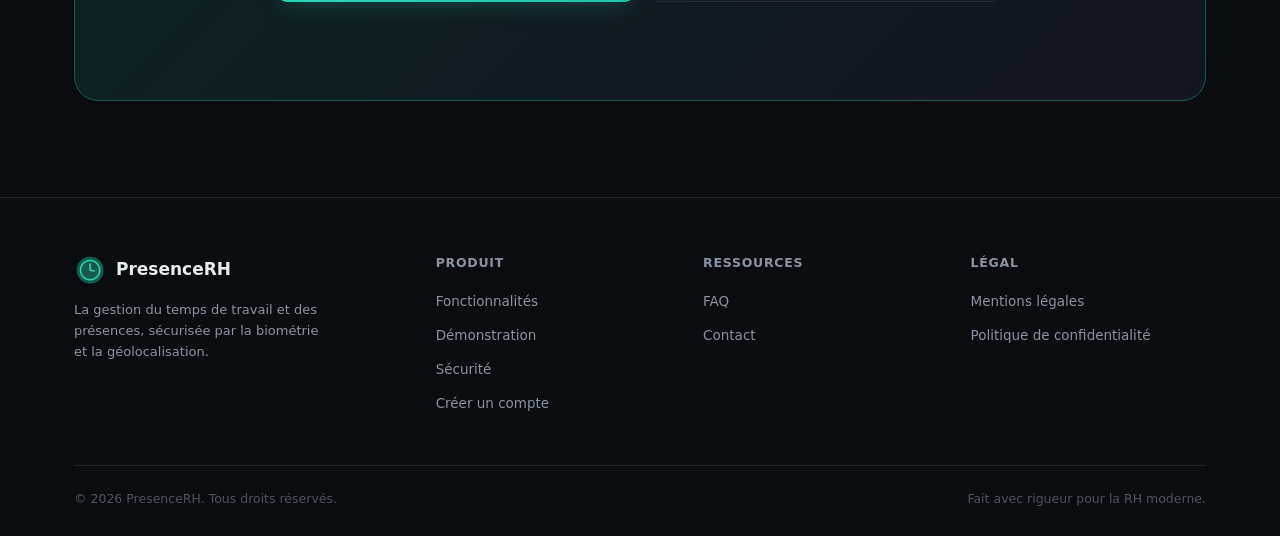
==== commit faff693b: "Fix nav overlap: move sales button into nav links, allow brand to shrink The "Parlez au service comm" ====
--- a/index.html
+++ b/index.html
@@ -12,16 +12,16 @@
 
 <header class="nav">
   <div class="nav-inner">
-    <a href="#top" class="brand"><img src="assets/logo-192.png" alt="PresenceRH"> PresenceRH</a>
+    <a href="#top" class="brand"><img src="assets/logo-192.png" alt="PresenceRH"><span>PresenceRH</span></a>
     <nav class="nav-links" id="navLinks">
       <a href="#fonctionnalites">Fonctionnalités</a>
       <a href="#demo">Démo</a>
       <a href="#securite">Sécurité</a>
       <a href="#faq">FAQ</a>
       <a href="#acces">Tarifs &amp; accès</a>
+      <a href="#" onclick="openSalesModal(); return false;">&#128222; Parler au service commercial</a>
     </nav>
     <div class="nav-cta">
-      <button class="btn ghost sales" onclick="openSalesModal()">&#128222; Parlez au service commercial</button>
       <button class="btn ghost" onclick="scrollToAuth('login')">Se connecter</button>
       <button class="btn primary" onclick="scrollToAuth('register')">Essayer gratuitement</button>
       <button class="nav-toggle" id="navToggle" aria-label="Menu">&#9776;</button>
--- a/css/style.css
+++ b/css/style.css
@@ -58,13 +58,14 @@
   position:sticky; top:0; z-index:100; backdrop-filter:blur(14px);
   background:rgba(10,12,15,0.85); border-bottom:1px solid var(--border-soft);
 }
-.nav-inner{display:flex; align-items:center; justify-content:space-between; padding:16px 24px; max-width:var(--maxw); margin:0 auto;}
-.brand{display:flex; align-items:center; gap:10px; font-weight:800; font-size:17px;}
-.brand img{width:32px; height:32px; border-radius:8px;}
+.nav-inner{display:flex; align-items:center; justify-content:space-between; gap:12px; padding:16px 24px; max-width:var(--maxw); margin:0 auto;}
+.brand{display:flex; align-items:center; gap:10px; font-weight:800; font-size:17px; min-width:0; flex-shrink:1;}
+.brand img{width:32px; height:32px; border-radius:8px; flex-shrink:0;}
+.brand span{overflow:hidden; text-overflow:ellipsis; white-space:nowrap;}
 .nav-links{display:flex; align-items:center; gap:30px; font-size:14px; font-weight:600; color:var(--muted);}
 .nav-links a:hover{color:var(--text);}
-.nav-cta{display:flex; gap:10px; align-items:center;}
-.nav-toggle{display:none; background:none; border:1px solid var(--border); color:var(--text); border-radius:8px; padding:8px 10px; font-size:18px;}
+.nav-cta{display:flex; gap:10px; align-items:center; flex-shrink:0;}
+.nav-toggle{display:none; background:none; border:1px solid var(--border); color:var(--text); border-radius:8px; padding:8px 10px; font-size:18px; flex-shrink:0;}
 
 @media (max-width: 860px){
   .nav-links{position:fixed; top:64px; left:0; right:0; background:var(--panel); border-bottom:1px solid var(--border-soft);
@@ -72,6 +73,11 @@
   .nav-links.open{transform:translateY(0);}
   .nav-toggle{display:block;}
   .nav-cta .btn.ghost{display:none;}
+}
+
+@media (max-width: 400px){
+  .brand{font-size:15px;}
+  .nav-cta .btn.primary{padding:11px 14px; font-size:12.5px;}
 }
 
 /* ===== Hero ===== */
@@ -268,5 +274,3 @@
 }
 .form-group textarea:focus{border-color:var(--teal);}
 .hp-field{position:absolute; left:-9999px; top:-9999px;}
-.nav-cta .btn.sales{display:none;}
-@media (min-width:640px){ .nav-cta .btn.sales{display:inline-flex;} }
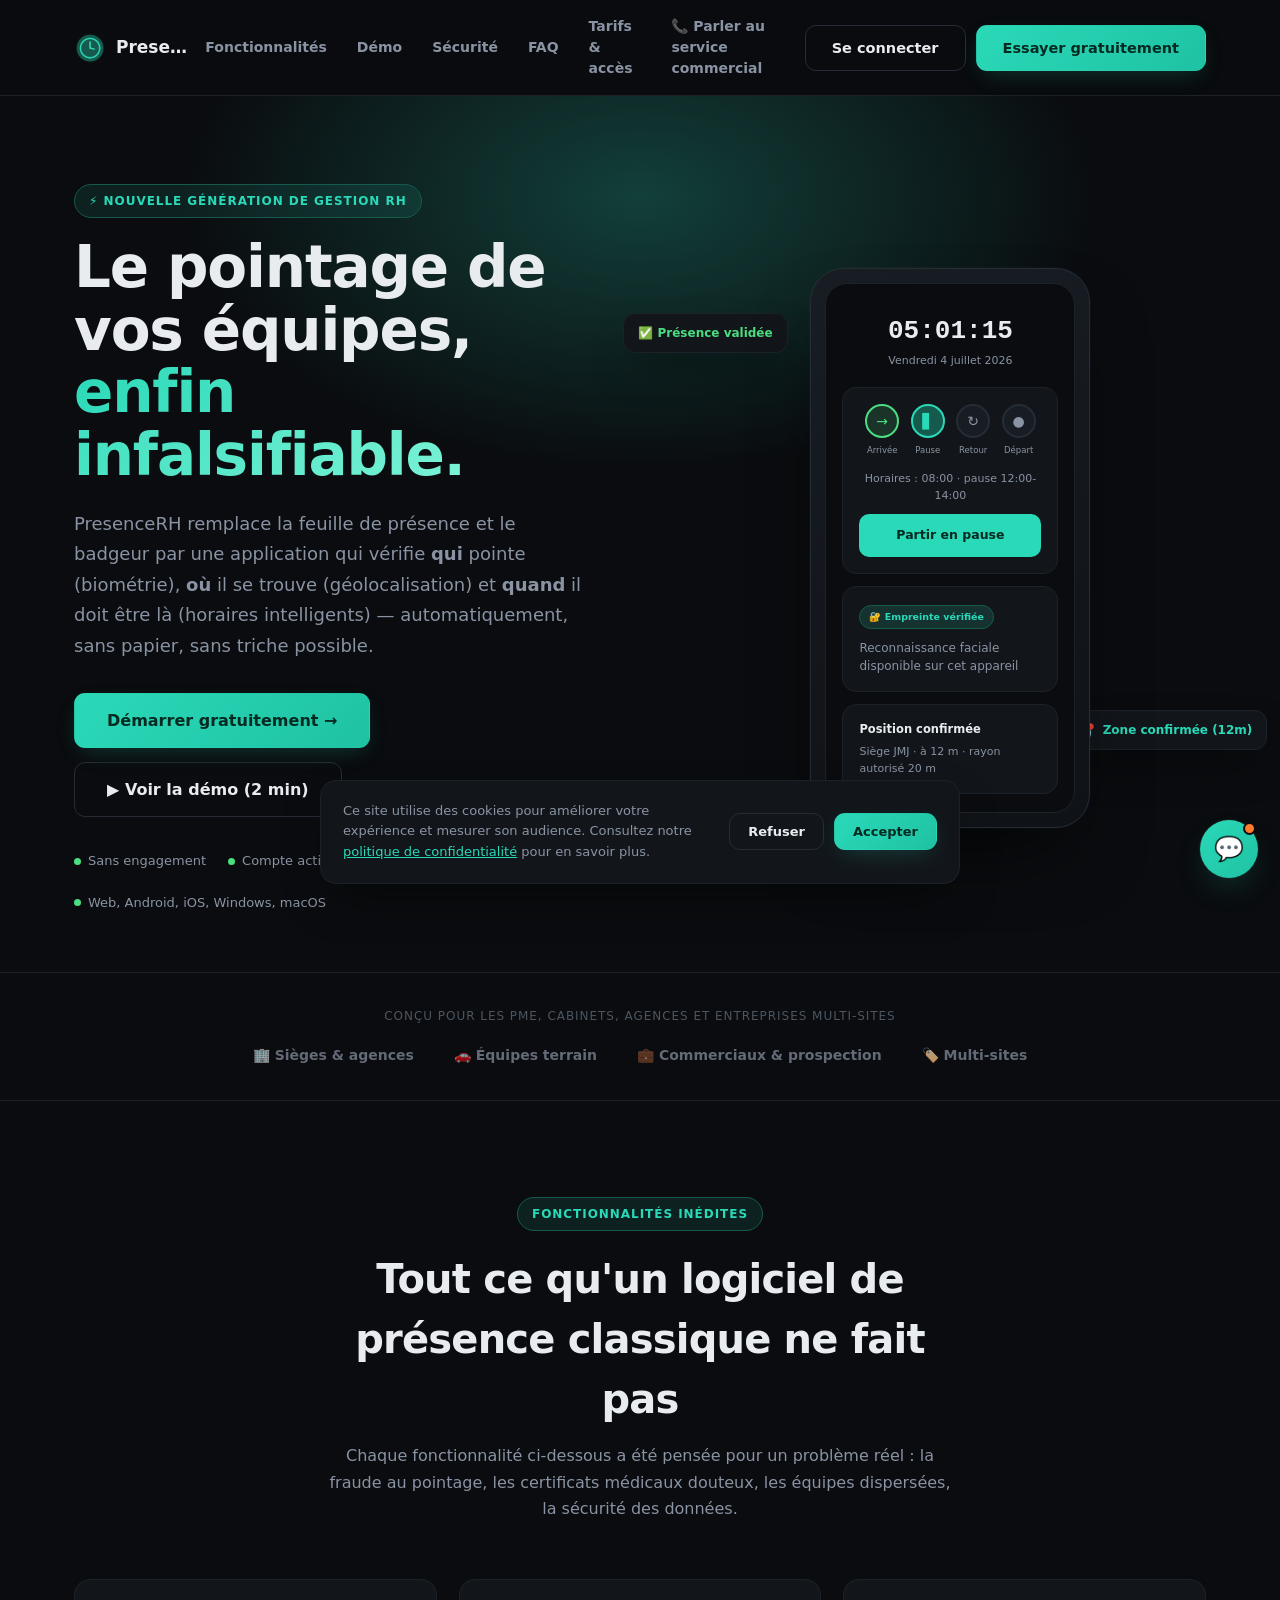
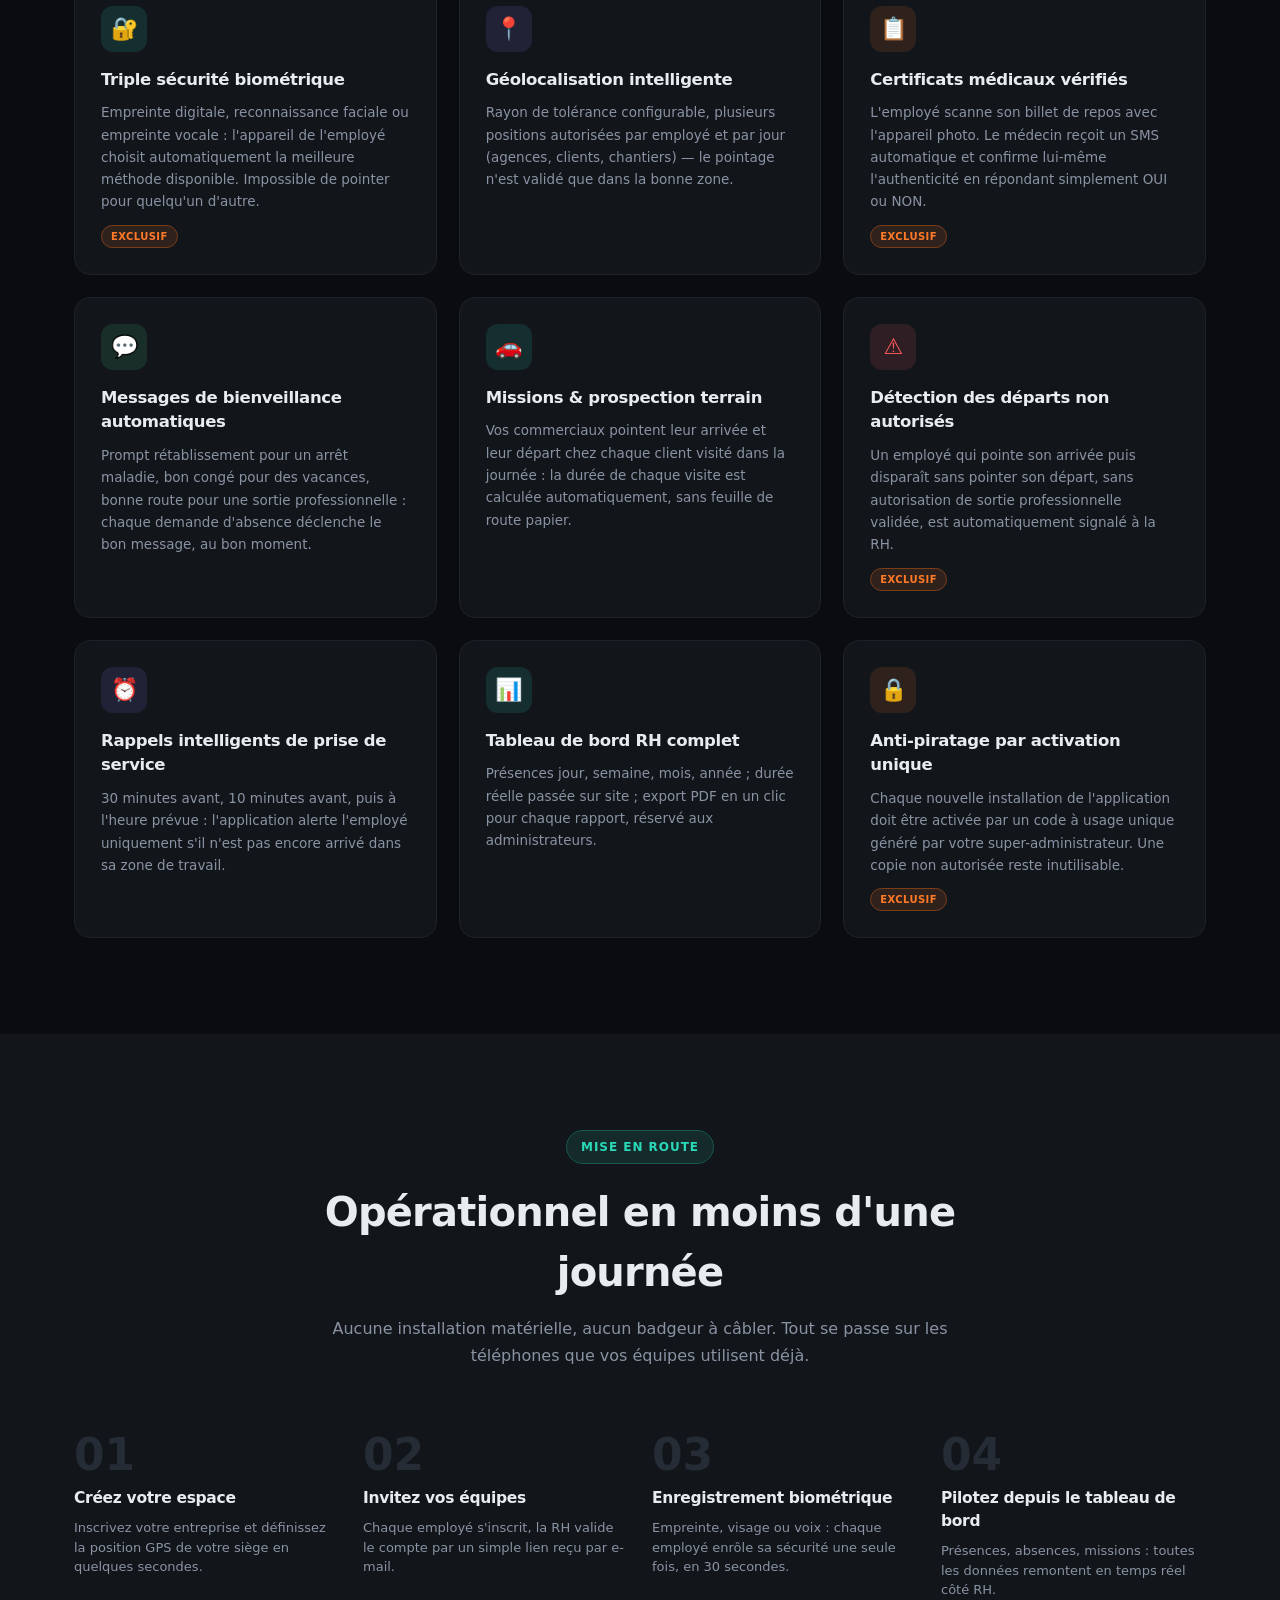
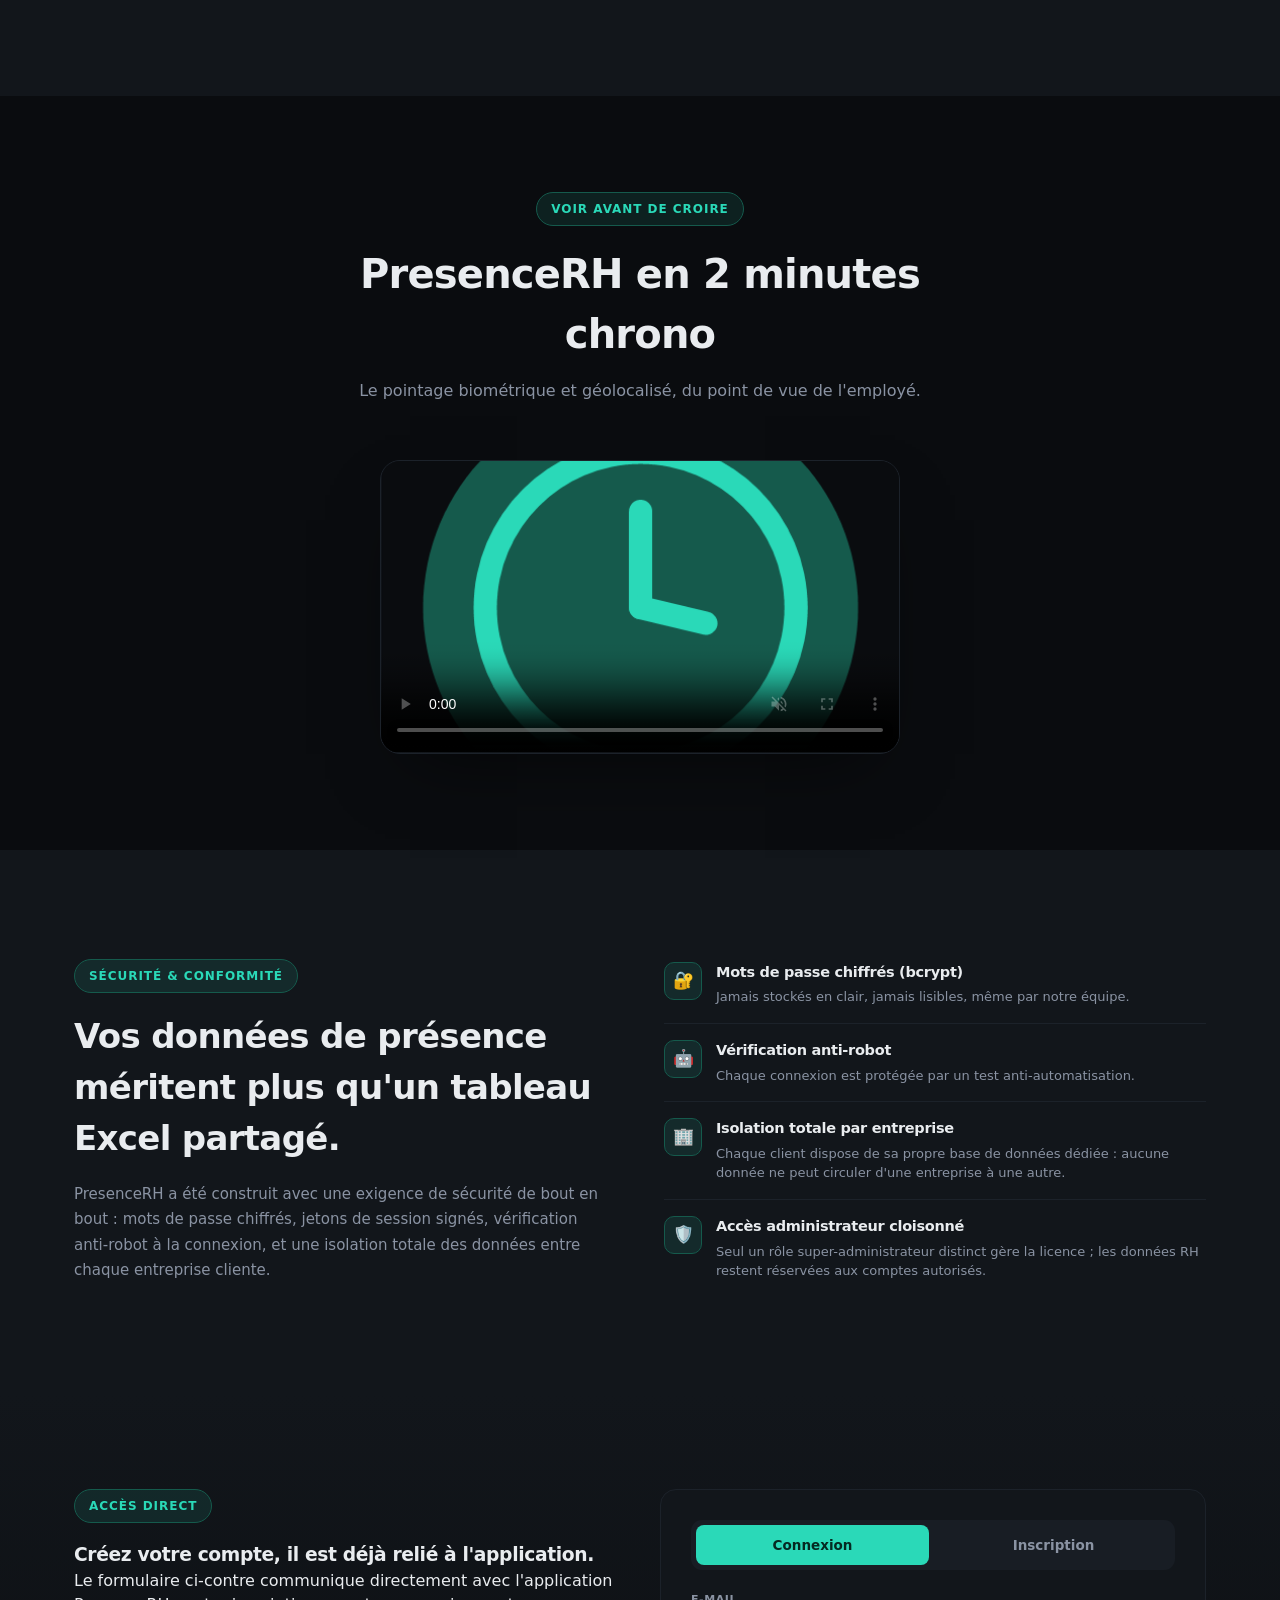
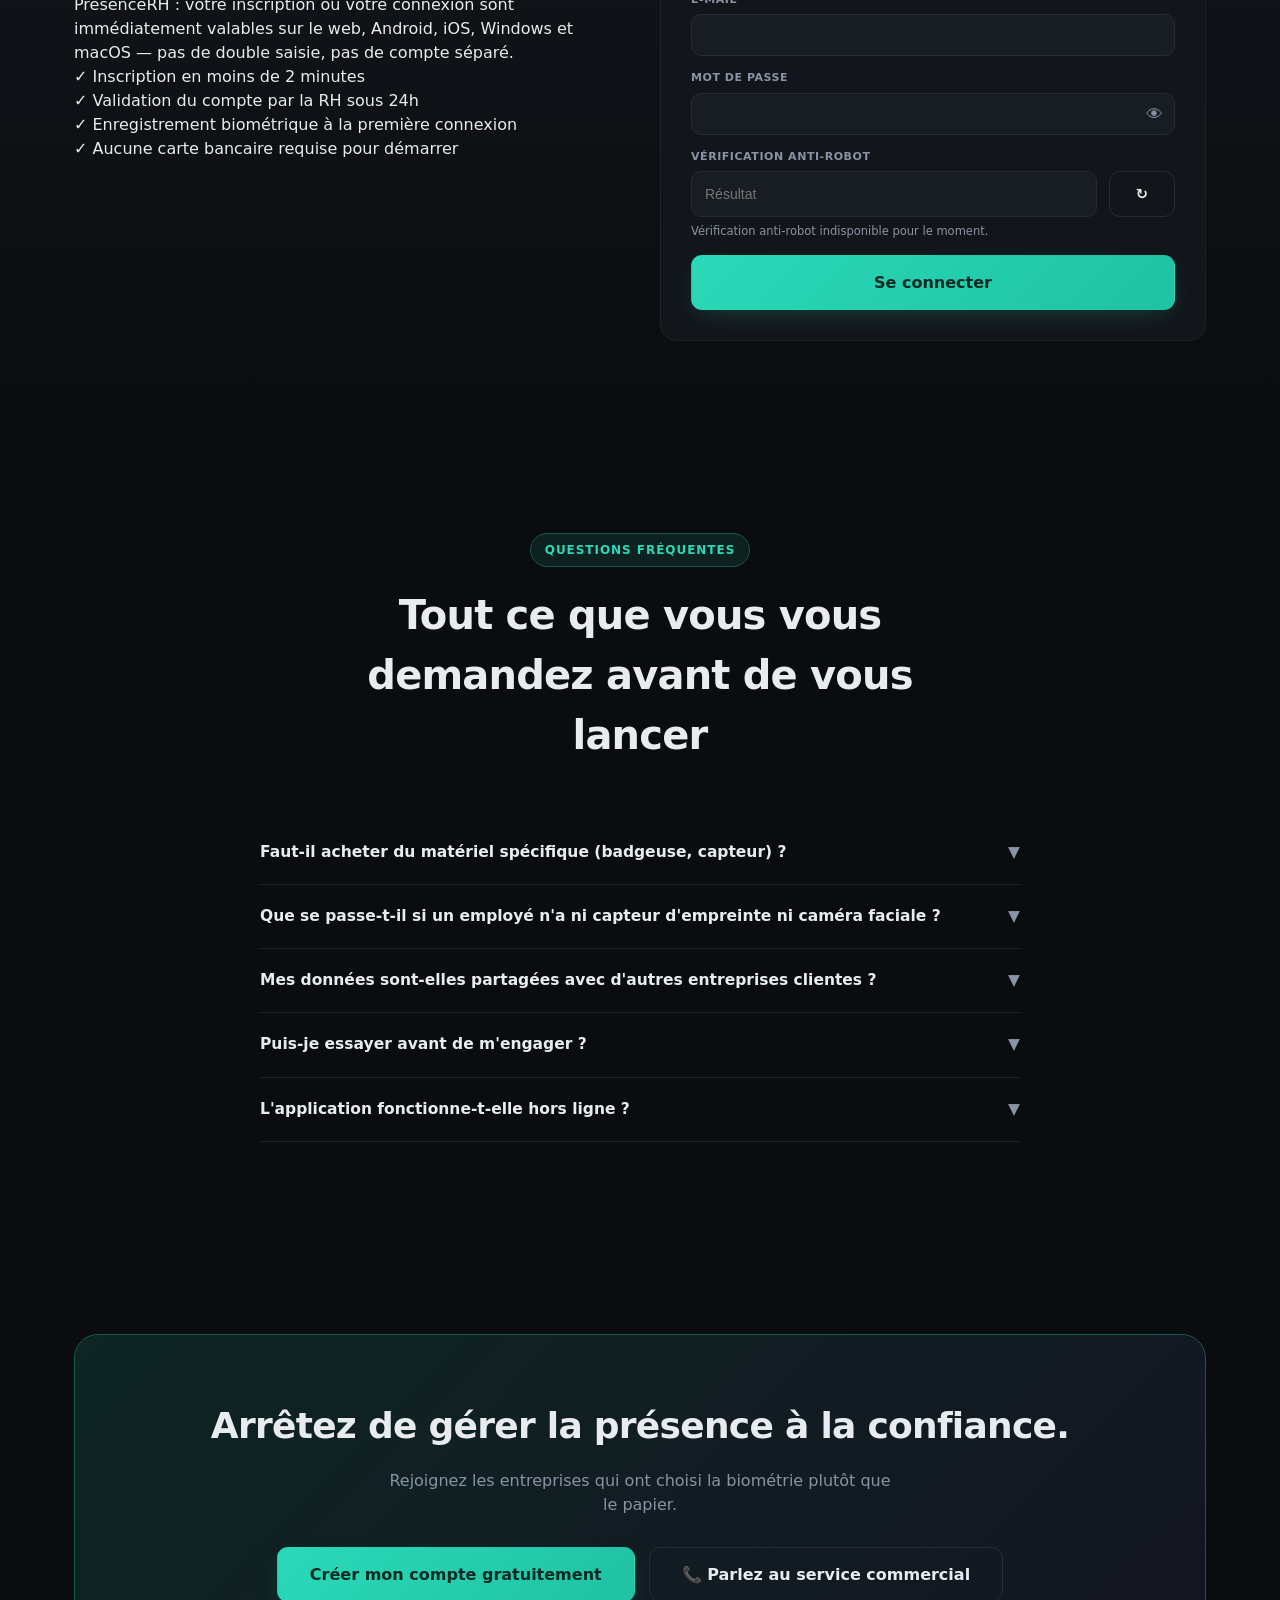
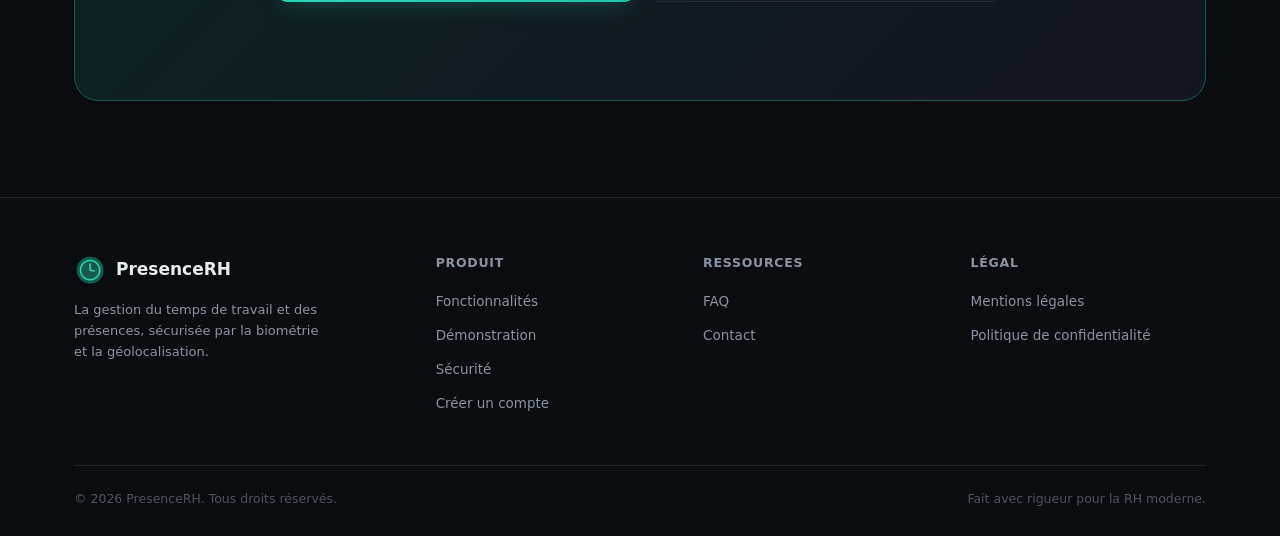
==== commit 8759465a: "Add floating AI chat widget scoped to PresenceRH questions Adds a chat bubble (bottom-right) wired t" ====
--- a/index.html
+++ b/index.html
@@ -494,6 +494,33 @@
   </div>
 </div>
 
+<!-- ASSISTANT DE CHAT (questions sur PresenceRH uniquement) -->
+<button class="chat-fab" id="chatFab" onclick="toggleChat()" aria-label="Ouvrir l'assistant PresenceRH">
+  💬<span class="badge-dot" id="chatBadge"></span>
+</button>
+<div class="chat-panel" id="chatPanel">
+  <div class="chat-head">
+    <div class="ci">🤖</div>
+    <div class="chat-head-txt">
+      <strong>Assistant PresenceRH</strong>
+      <span><span class="dot"></span> En ligne</span>
+    </div>
+    <button class="chat-close" onclick="toggleChat(false)" aria-label="Fermer">&times;</button>
+  </div>
+  <div class="chat-msgs" id="chatMsgs"></div>
+  <div class="chat-suggest" id="chatSuggest">
+    <button onclick="askSuggestion(this)">Comment fonctionne le pointage ?</button>
+    <button onclick="askSuggestion(this)">Est-ce securise ?</button>
+    <button onclick="askSuggestion(this)">Sur quelles plateformes ?</button>
+  </div>
+  <div class="chat-input-row">
+    <textarea id="chatInput" rows="1" placeholder="Posez une question sur PresenceRH..." onkeydown="handleChatKeydown(event)"></textarea>
+    <button class="chat-send" id="chatSendBtn" onclick="sendChatMessage()" aria-label="Envoyer">➤</button>
+  </div>
+  <div class="chat-foot">Assistant IA specialise dans PresenceRH uniquement.</div>
+</div>
+
 <script src="js/main.js"></script>
+<script src="js/chat-widget.js"></script>
 </body>
 </html>
--- a/css/style.css
+++ b/css/style.css
@@ -274,3 +274,73 @@
 }
 .form-group textarea:focus{border-color:var(--teal);}
 .hp-field{position:absolute; left:-9999px; top:-9999px;}
+
+/* ===== Assistant de chat ===== */
+.chat-fab{
+  position:fixed; right:22px; bottom:22px; z-index:550;
+  width:58px; height:58px; border-radius:50%; border:none;
+  background:linear-gradient(135deg,var(--teal),#1FC2A3); color:#052a22;
+  display:flex; align-items:center; justify-content:center; font-size:24px;
+  box-shadow:0 14px 34px -10px var(--teal-glow), 0 0 0 1px rgba(255,255,255,0.06);
+  transition:transform .18s ease, box-shadow .18s ease;
+}
+.chat-fab:hover{transform:translateY(-2px) scale(1.04);}
+.chat-fab .badge-dot{
+  position:absolute; top:2px; right:2px; width:13px; height:13px; border-radius:50%;
+  background:var(--amber); border:2px solid var(--bg);
+}
+.chat-panel{
+  position:fixed; right:22px; bottom:92px; z-index:550;
+  width:min(370px, calc(100vw - 32px)); height:min(520px, calc(100vh - 140px));
+  background:var(--panel); border:1px solid var(--border-soft); border-radius:18px;
+  box-shadow:0 30px 80px -20px rgba(0,0,0,0.7);
+  display:flex; flex-direction:column; overflow:hidden;
+  transform:translateY(16px) scale(0.97); opacity:0; pointer-events:none;
+  transition:transform .2s ease, opacity .2s ease;
+}
+.chat-panel.open{transform:translateY(0) scale(1); opacity:1; pointer-events:auto;}
+.chat-head{
+  display:flex; align-items:center; gap:10px; padding:16px 18px; border-bottom:1px solid var(--border-soft);
+  background:var(--panel2); flex-shrink:0;
+}
+.chat-head .ci{
+  width:34px; height:34px; border-radius:10px; background:rgba(42,217,184,0.14); border:1px solid var(--teal-dim);
+  color:var(--teal); display:flex; align-items:center; justify-content:center; font-size:16px; flex-shrink:0;
+}
+.chat-head-txt{flex:1; min-width:0;}
+.chat-head-txt strong{display:block; font-size:14px;}
+.chat-head-txt span{display:flex; align-items:center; gap:5px; font-size:11.5px; color:var(--muted);}
+.chat-head-txt span .dot{width:6px; height:6px;}
+.chat-close{background:none; border:none; color:var(--muted); font-size:20px; cursor:pointer; flex-shrink:0; padding:4px;}
+.chat-close:hover{color:var(--text);}
+.chat-msgs{flex:1; overflow-y:auto; padding:16px 18px; display:flex; flex-direction:column; gap:12px;}
+.chat-msg{max-width:85%; font-size:13.5px; line-height:1.55; padding:10px 13px; border-radius:13px; white-space:pre-wrap;}
+.chat-msg.bot{align-self:flex-start; background:var(--panel2); border:1px solid var(--border-soft); border-bottom-left-radius:4px;}
+.chat-msg.user{align-self:flex-end; background:linear-gradient(135deg,var(--teal),#1FC2A3); color:#052a22; font-weight:600; border-bottom-right-radius:4px;}
+.chat-msg.typing{display:flex; gap:4px; align-items:center; padding:13px 15px;}
+.chat-msg.typing span{width:6px; height:6px; border-radius:50%; background:var(--muted); animation:chatTyping 1.1s infinite ease-in-out;}
+.chat-msg.typing span:nth-child(2){animation-delay:.15s;}
+.chat-msg.typing span:nth-child(3){animation-delay:.3s;}
+@keyframes chatTyping{0%,60%,100%{opacity:.3; transform:translateY(0);} 30%{opacity:1; transform:translateY(-3px);}}
+.chat-suggest{display:flex; flex-wrap:wrap; gap:7px; padding:0 18px 12px;}
+.chat-suggest button{
+  background:var(--panel2); border:1px solid var(--border); color:var(--muted); font-size:11.5px; font-weight:600;
+  padding:7px 11px; border-radius:20px; cursor:pointer; transition:border-color .15s ease, color .15s ease;
+}
+.chat-suggest button:hover{border-color:var(--teal-dim); color:var(--teal);}
+.chat-input-row{display:flex; gap:8px; padding:12px 14px; border-top:1px solid var(--border-soft); flex-shrink:0;}
+.chat-input-row textarea{
+  flex:1; resize:none; background:var(--panel2); border:1px solid var(--border); border-radius:10px;
+  padding:10px 12px; color:var(--text); font-size:13.5px; font-family:inherit; outline:none; max-height:80px;
+}
+.chat-input-row textarea:focus{border-color:var(--teal);}
+.chat-send{
+  width:40px; height:40px; border-radius:10px; border:none; background:var(--teal); color:#052a22;
+  font-size:16px; display:flex; align-items:center; justify-content:center; flex-shrink:0; cursor:pointer;
+}
+.chat-send:disabled{opacity:.5; cursor:not-allowed;}
+.chat-foot{font-size:10.5px; color:var(--muted2); text-align:center; padding:0 14px 10px;}
+@media (max-width:480px){
+  .chat-panel{right:16px; bottom:88px;}
+  .chat-fab{right:16px; bottom:16px;}
+}
